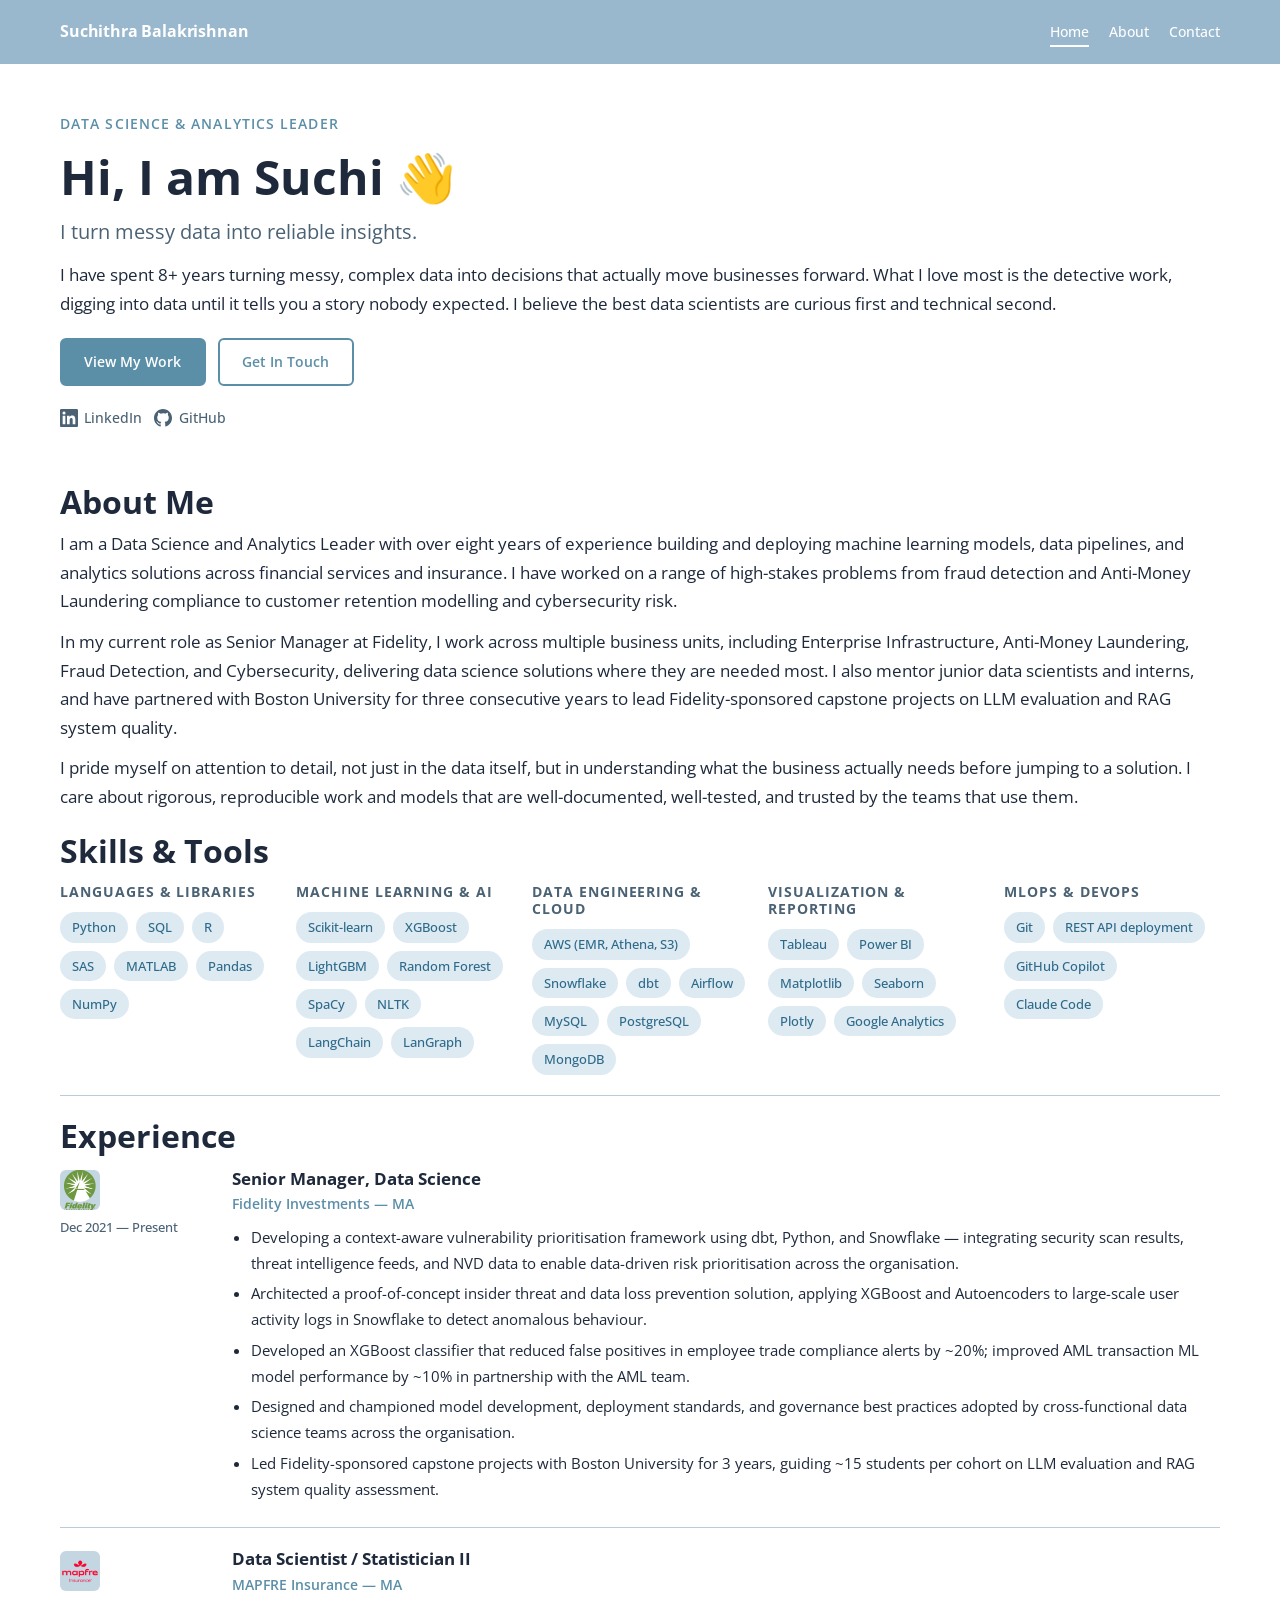
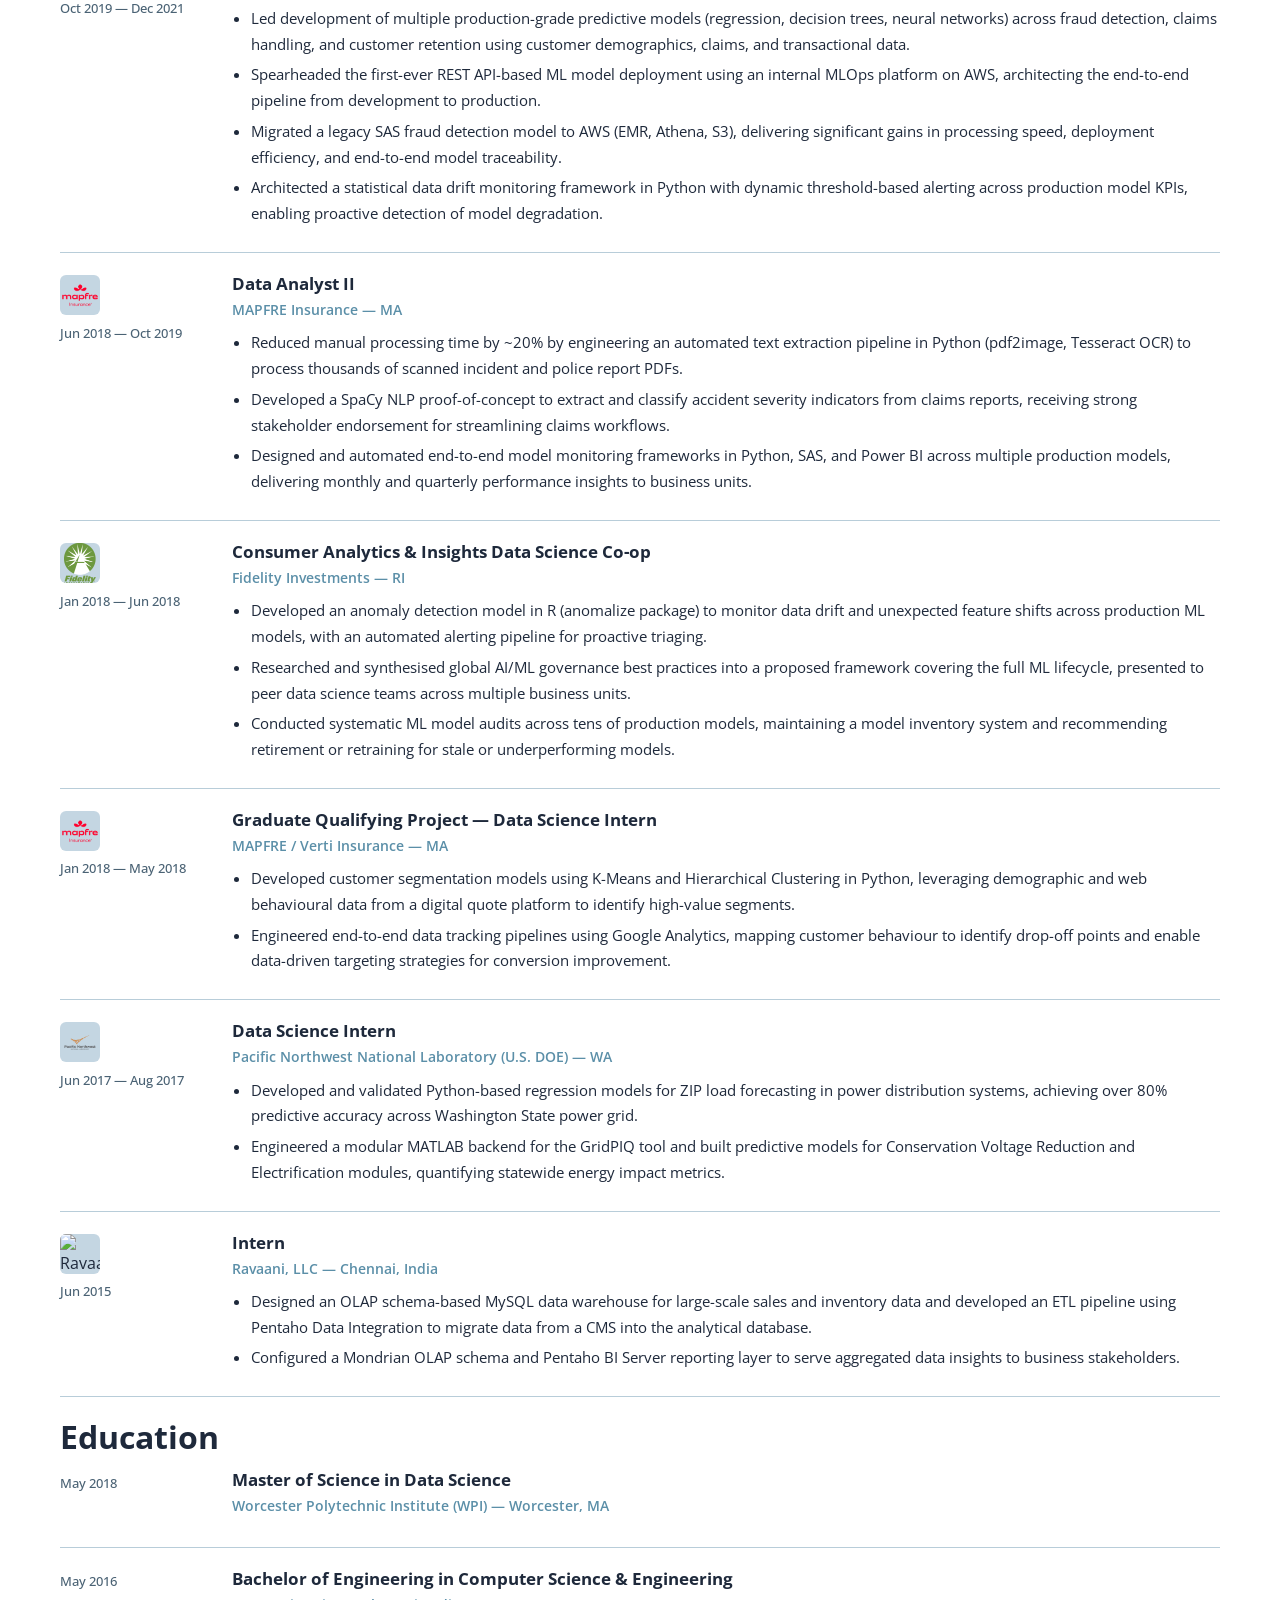
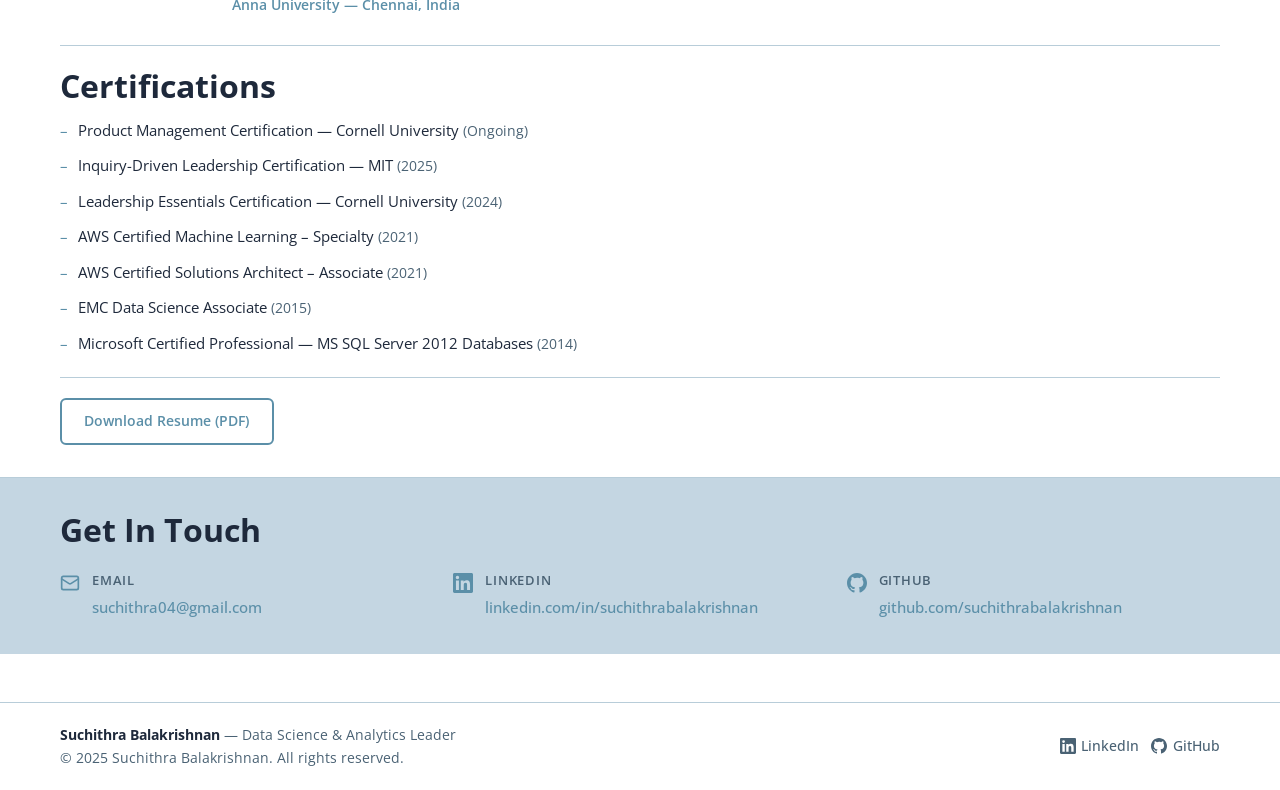
==== index.html @ dc15d406 "Add local company logos to experience section" ====
<!DOCTYPE html>
<html lang="en">
<head>
  <meta charset="UTF-8" />
  <meta name="viewport" content="width=device-width, initial-scale=1.0" />
  <title>Suchithra Balakrishnan — Data Science & Analytics Leader</title>
  <meta name="description" content="Data Science and Analytics Leader turning complex data into business decisions." />
  <link rel="preconnect" href="https://fonts.googleapis.com" />
  <link rel="preconnect" href="https://fonts.gstatic.com" crossorigin />
  <link href="https://fonts.googleapis.com/css2?family=Open+Sans:wght@400;500;600;700&display=swap" rel="stylesheet" />
  <link rel="stylesheet" href="css/style.css" />
</head>
<body class="page-body">

  <!-- ===================== NAV ===================== -->
  <nav class="nav" id="main-nav">
    <div class="nav-inner">
      <a href="index.html" class="nav-logo">Suchithra Balakrishnan</a>
      <button class="nav-toggle" aria-label="Toggle navigation" onclick="toggleNav()">
        <span></span><span></span><span></span>
      </button>
      <ul class="nav-links">
        <li><a href="#" class="active">Home</a></li>
        <li><a href="#about">About</a></li>
        <li><a href="#contact">Contact</a></li>
      </ul>
    </div>
  </nav>

  <main>

    <!-- ===================== HERO ===================== -->
    <section class="hero">
      <div class="container">
        <div class="hero-content">
          <p class="hero-eyebrow">Data Science & Analytics Leader</p>
          <h1>Hi, I am Suchi <span class="wave">👋</span></h1>
          <p class="hero-tagline">I turn messy data into reliable insights.</p>
          <p class="hero-intro">
            I have spent 8+ years turning messy, complex data into decisions that actually move businesses forward. What I love most is the detective work, digging into data until it tells you a story nobody expected. I believe the best data scientists are curious first and technical second.
          </p>

          <div class="hero-actions">
            <a href="#experience" class="btn btn-primary">View My Work</a>
            <a href="#contact" class="btn btn-outline">Get In Touch</a>
          </div>

          <div class="hero-social">
            <!-- LinkedIn -->
            <a href="https://linkedin.com/in/suchithrabalakrishnan" target="_blank" rel="noopener noreferrer">
              <svg xmlns="http://www.w3.org/2000/svg" width="18" height="18" viewBox="0 0 24 24" fill="currentColor" aria-hidden="true">
                <path d="M20.447 20.452h-3.554v-5.569c0-1.328-.027-3.037-1.852-3.037-1.853 0-2.136 1.445-2.136 2.939v5.667H9.351V9h3.414v1.561h.046c.477-.9 1.637-1.85 3.37-1.85 3.601 0 4.267 2.37 4.267 5.455v6.286zM5.337 7.433a2.062 2.062 0 0 1-2.063-2.065 2.064 2.064 0 1 1 2.063 2.065zm1.782 13.019H3.555V9h3.564v11.452zM22.225 0H1.771C.792 0 0 .774 0 1.729v20.542C0 23.227.792 24 1.771 24h20.451C23.2 24 24 23.227 24 22.271V1.729C24 .774 23.2 0 22.222 0h.003z"/>
              </svg>
              LinkedIn
            </a>
            <!-- GitHub -->
            <a href="https://github.com/suchithrabalakrishnan" target="_blank" rel="noopener noreferrer">
              <svg xmlns="http://www.w3.org/2000/svg" width="18" height="18" viewBox="0 0 24 24" fill="currentColor" aria-hidden="true">
                <path d="M12 0C5.374 0 0 5.373 0 12c0 5.302 3.438 9.8 8.207 11.387.599.111.793-.261.793-.577v-2.234c-3.338.726-4.033-1.416-4.033-1.416-.546-1.387-1.333-1.756-1.333-1.756-1.089-.745.083-.729.083-.729 1.205.084 1.839 1.237 1.839 1.237 1.07 1.834 2.807 1.304 3.492.997.107-.775.418-1.305.762-1.604-2.665-.305-5.467-1.334-5.467-5.931 0-1.311.469-2.381 1.236-3.221-.124-.303-.535-1.524.117-3.176 0 0 1.008-.322 3.301 1.23A11.509 11.509 0 0 1 12 5.803c1.02.005 2.047.138 3.006.404 2.291-1.552 3.297-1.23 3.297-1.23.653 1.653.242 2.874.118 3.176.77.84 1.235 1.911 1.235 3.221 0 4.609-2.807 5.624-5.479 5.921.43.372.823 1.102.823 2.222v3.293c0 .319.192.694.801.576C20.566 21.797 24 17.3 24 12c0-6.627-5.373-12-12-12z"/>
              </svg>
              GitHub
            </a>
          </div>
        </div>

        <!-- Headshot placeholder — uncomment and update src when ready
        <div class="hero-image">
          <img src="assets/images/headshot.jpg" alt="Suchithra Balakrishnan" width="280" height="280" />
        </div>
        -->
      </div>
    </section>

    <!-- ===================== ABOUT ===================== -->
    <section class="section" id="about">
      <div class="container">

        <h2>About Me</h2>

        <div class="about-bio">
          <p>
            I am a Data Science and Analytics Leader with over eight years of experience building and deploying
            machine learning models, data pipelines, and analytics solutions across financial services and insurance. I have worked on a range of
            high-stakes problems from fraud detection and Anti-Money Laundering compliance to customer
            retention modelling and cybersecurity risk.
          </p>
          <p>
            In my current role as Senior Manager at Fidelity, I work across multiple business units,
            including Enterprise Infrastructure, Anti-Money Laundering, Fraud Detection, and Cybersecurity,
            delivering data science solutions where they are needed most. I also mentor junior data scientists
            and interns, and have partnered with Boston University for three consecutive years to lead
            Fidelity-sponsored capstone projects on LLM evaluation and RAG system quality.
          </p>
          <p>
            I pride myself on attention to detail, not just in the data itself, but in understanding what
            the business actually needs before jumping to a solution. I care about rigorous, reproducible
            work and models that are well-documented, well-tested, and trusted by the teams that use them.
          </p>
        </div>

        <!-- Skills -->
        <h2>Skills &amp; Tools</h2>
        <div class="skills-grid">

          <div class="skills-group">
            <h3>Languages &amp; Libraries</h3>
            <div class="tag-list">
              <span class="tag">Python</span>
              <span class="tag">SQL</span>
              <span class="tag">R</span>
              <span class="tag">SAS</span>
              <span class="tag">MATLAB</span>
              <span class="tag">Pandas</span>
              <span class="tag">NumPy</span>
            </div>
          </div>

          <div class="skills-group">
            <h3>Machine Learning &amp; AI</h3>
            <div class="tag-list">
              <span class="tag">Scikit-learn</span>
              <span class="tag">XGBoost</span>
              <span class="tag">LightGBM</span>
              <span class="tag">Random Forest</span>
              <span class="tag">SpaCy</span>
              <span class="tag">NLTK</span>
              <span class="tag">LangChain</span>
              <span class="tag">LanGraph</span>
            </div>
          </div>

          <div class="skills-group">
            <h3>Data Engineering &amp; Cloud</h3>
            <div class="tag-list">
              <span class="tag">AWS (EMR, Athena, S3)</span>
              <span class="tag">Snowflake</span>
              <span class="tag">dbt</span>
              <span class="tag">Airflow</span>
              <span class="tag">MySQL</span>
              <span class="tag">PostgreSQL</span>
              <span class="tag">MongoDB</span>
            </div>
          </div>

          <div class="skills-group">
            <h3>Visualization &amp; Reporting</h3>
            <div class="tag-list">
              <span class="tag">Tableau</span>
              <span class="tag">Power BI</span>
              <span class="tag">Matplotlib</span>
              <span class="tag">Seaborn</span>
              <span class="tag">Plotly</span>
              <span class="tag">Google Analytics</span>
            </div>
          </div>

          <div class="skills-group">
            <h3>MLOps &amp; DevOps</h3>
            <div class="tag-list">
              <span class="tag">Git</span>
              <span class="tag">REST API deployment</span>
              <span class="tag">GitHub Copilot</span>
              <span class="tag">Claude Code</span>
            </div>
          </div>

        </div>

        <hr class="divider" />

        <!-- Experience -->
        <h2 id="experience">Experience</h2>
        <div class="experience-list">

          <!-- Fidelity — Senior Manager -->
          <div class="experience-item">
            <div class="experience-meta">
              <img class="company-logo" src="assets/images/logos/fidelity.png" alt="Fidelity Investments" width="40" height="40" />
              <p class="experience-dates">Dec 2021 — Present</p>
            </div>
            <div class="experience-body">
              <h3>Senior Manager, Data Science</h3>
              <p class="company-name"><a href="https://www.fidelity.com" target="_blank" rel="noopener noreferrer">Fidelity Investments</a> &mdash; MA</p>
              <ul>
                <li>Developing a context-aware vulnerability prioritisation framework using dbt, Python, and Snowflake — integrating security scan results, threat intelligence feeds, and NVD data to enable data-driven risk prioritisation across the organisation.</li>
                <li>Architected a proof-of-concept insider threat and data loss prevention solution, applying XGBoost and Autoencoders to large-scale user activity logs in Snowflake to detect anomalous behaviour.</li>
                <li>Developed an XGBoost classifier that reduced false positives in employee trade compliance alerts by ~20%; improved AML transaction ML model performance by ~10% in partnership with the AML team.</li>
                <li>Designed and championed model development, deployment standards, and governance best practices adopted by cross-functional data science teams across the organisation.</li>
                <li>Led Fidelity-sponsored capstone projects with Boston University for 3 years, guiding ~15 students per cohort on LLM evaluation and RAG system quality assessment.</li>
              </ul>
            </div>
          </div>

          <!-- MAPFRE — Data Scientist II -->
          <div class="experience-item">
            <div class="experience-meta">
              <img class="company-logo" src="assets/images/logos/mapfre.png" alt="MAPFRE Insurance" width="40" height="40" />
              <p class="experience-dates">Oct 2019 — Dec 2021</p>
            </div>
            <div class="experience-body">
              <h3>Data Scientist / Statistician II</h3>
              <p class="company-name"><a href="https://www.mapfreinsurance.com" target="_blank" rel="noopener noreferrer">MAPFRE Insurance</a> &mdash; MA</p>
              <ul>
                <li>Led development of multiple production-grade predictive models (regression, decision trees, neural networks) across fraud detection, claims handling, and customer retention using customer demographics, claims, and transactional data.</li>
                <li>Spearheaded the first-ever REST API-based ML model deployment using an internal MLOps platform on AWS, architecting the end-to-end pipeline from development to production.</li>
                <li>Migrated a legacy SAS fraud detection model to AWS (EMR, Athena, S3), delivering significant gains in processing speed, deployment efficiency, and end-to-end model traceability.</li>
                <li>Architected a statistical data drift monitoring framework in Python with dynamic threshold-based alerting across production model KPIs, enabling proactive detection of model degradation.</li>
              </ul>
            </div>
          </div>

          <!-- MAPFRE — Data Analyst II -->
          <div class="experience-item">
            <div class="experience-meta">
              <img class="company-logo" src="assets/images/logos/mapfre.png" alt="MAPFRE Insurance" width="40" height="40" />
              <p class="experience-dates">Jun 2018 — Oct 2019</p>
            </div>
            <div class="experience-body">
              <h3>Data Analyst II</h3>
              <p class="company-name"><a href="https://www.mapfreinsurance.com" target="_blank" rel="noopener noreferrer">MAPFRE Insurance</a> &mdash; MA</p>
              <ul>
                <li>Reduced manual processing time by ~20% by engineering an automated text extraction pipeline in Python (pdf2image, Tesseract OCR) to process thousands of scanned incident and police report PDFs.</li>
                <li>Developed a SpaCy NLP proof-of-concept to extract and classify accident severity indicators from claims reports, receiving strong stakeholder endorsement for streamlining claims workflows.</li>
                <li>Designed and automated end-to-end model monitoring frameworks in Python, SAS, and Power BI across multiple production models, delivering monthly and quarterly performance insights to business units.</li>
              </ul>
            </div>
          </div>

          <!-- Fidelity — Co-op -->
          <div class="experience-item">
            <div class="experience-meta">
              <img class="company-logo" src="assets/images/logos/fidelity.png" alt="Fidelity Investments" width="40" height="40" />
              <p class="experience-dates">Jan 2018 — Jun 2018</p>
            </div>
            <div class="experience-body">
              <h3>Consumer Analytics &amp; Insights Data Science Co-op</h3>
              <p class="company-name"><a href="https://www.fidelity.com" target="_blank" rel="noopener noreferrer">Fidelity Investments</a> &mdash; RI</p>
              <ul>
                <li>Developed an anomaly detection model in R (anomalize package) to monitor data drift and unexpected feature shifts across production ML models, with an automated alerting pipeline for proactive triaging.</li>
                <li>Researched and synthesised global AI/ML governance best practices into a proposed framework covering the full ML lifecycle, presented to peer data science teams across multiple business units.</li>
                <li>Conducted systematic ML model audits across tens of production models, maintaining a model inventory system and recommending retirement or retraining for stale or underperforming models.</li>
              </ul>
            </div>
          </div>

          <!-- MAPFRE/Verti — GQP Intern -->
          <div class="experience-item">
            <div class="experience-meta">
              <img class="company-logo" src="assets/images/logos/mapfre.png" alt="MAPFRE" width="40" height="40" />
              <p class="experience-dates">Jan 2018 — May 2018</p>
            </div>
            <div class="experience-body">
              <h3>Graduate Qualifying Project — Data Science Intern</h3>
              <p class="company-name"><a href="https://www.mapfre.com" target="_blank" rel="noopener noreferrer">MAPFRE</a> / <a href="https://coverager.com/verti-insurance-no-longer-offers-car-insurance-in-the-us/" target="_blank" rel="noopener noreferrer">Verti Insurance</a> &mdash; MA</p>
              <ul>
                <li>Developed customer segmentation models using K-Means and Hierarchical Clustering in Python, leveraging demographic and web behavioural data from a digital quote platform to identify high-value segments.</li>
                <li>Engineered end-to-end data tracking pipelines using Google Analytics, mapping customer behaviour to identify drop-off points and enable data-driven targeting strategies for conversion improvement.</li>
              </ul>
            </div>
          </div>

          <!-- PNNL — Intern -->
          <div class="experience-item">
            <div class="experience-meta">
              <img class="company-logo" src="assets/images/logos/pnnl.png" alt="Pacific Northwest National Laboratory" width="40" height="40" />
              <p class="experience-dates">Jun 2017 — Aug 2017</p>
            </div>
            <div class="experience-body">
              <h3>Data Science Intern</h3>
              <p class="company-name"><a href="https://www.pnnl.gov" target="_blank" rel="noopener noreferrer">Pacific Northwest National Laboratory (U.S. DOE)</a> &mdash; WA</p>
              <ul>
                <li>Developed and validated Python-based regression models for ZIP load forecasting in power distribution systems, achieving over 80% predictive accuracy across Washington State power grid.</li>
                <li>Engineered a modular MATLAB backend for the GridPIQ tool and built predictive models for Conservation Voltage Reduction and Electrification modules, quantifying statewide energy impact metrics.</li>
              </ul>
            </div>
          </div>

          <!-- Ravaani -->
          <div class="experience-item">
            <div class="experience-meta">
              <img class="company-logo" src="https://www.google.com/s2/favicons?domain=ravaani.com&sz=128" alt="Ravaani LLC" width="40" height="40" />
              <p class="experience-dates">Jun 2015</p>
            </div>
            <div class="experience-body">
              <h3>Intern</h3>
              <p class="company-name"><a href="https://ravaani.com/" target="_blank" rel="noopener noreferrer">Ravaani, LLC</a> &mdash; Chennai, India</p>
              <ul>
                <li>Designed an OLAP schema-based MySQL data warehouse for large-scale sales and inventory data and developed an ETL pipeline using Pentaho Data Integration to migrate data from a CMS into the analytical database.</li>
                <li>Configured a Mondrian OLAP schema and Pentaho BI Server reporting layer to serve aggregated data insights to business stakeholders.</li>
              </ul>
            </div>
          </div>

        </div>

        <hr class="divider" />

        <!-- Education -->
        <h2>Education</h2>
        <div class="experience-list">

          <div class="experience-item">
            <div class="experience-meta">
              <p class="experience-dates">May 2018</p>
            </div>
            <div class="experience-body">
              <h3>Master of Science in Data Science</h3>
              <p class="company-name">Worcester Polytechnic Institute (WPI) &mdash; Worcester, MA</p>
            </div>
          </div>

          <div class="experience-item">
            <div class="experience-meta">
              <p class="experience-dates">May 2016</p>
            </div>
            <div class="experience-body">
              <h3>Bachelor of Engineering in Computer Science &amp; Engineering</h3>
              <p class="company-name">Anna University &mdash; Chennai, India</p>
            </div>
          </div>

        </div>

        <hr class="divider" />

        <!-- Certifications -->
        <h2>Certifications</h2>
        <ul class="cert-list">
          <li>Product Management Certification &mdash; Cornell University <span class="cert-year">(Ongoing)</span></li>
          <li>Inquiry-Driven Leadership Certification &mdash; MIT <span class="cert-year">(2025)</span></li>
          <li>Leadership Essentials Certification &mdash; Cornell University <span class="cert-year">(2024)</span></li>
          <li>AWS Certified Machine Learning &ndash; Specialty <span class="cert-year">(2021)</span></li>
          <li>AWS Certified Solutions Architect &ndash; Associate <span class="cert-year">(2021)</span></li>
          <li>EMC Data Science Associate <span class="cert-year">(2015)</span></li>
          <li>Microsoft Certified Professional &mdash; MS SQL Server 2012 Databases <span class="cert-year">(2014)</span></li>
        </ul>

        <!-- Resume -->
        <div class="resume-link">
          <a href="resume/SUCHITHRA_2026_G.pdf" class="btn btn-outline" target="_blank" rel="noopener noreferrer">
            Download Resume (PDF)
          </a>
        </div>

      </div>
    </section>

    <!-- ===================== CONTACT ===================== -->
    <section class="contact-section" id="contact">
      <div class="container">
        <div class="section-heading">
          <h2>Get In Touch</h2>
        </div>

        <div class="contact-grid">
          <!-- Email -->
          <div class="contact-item">
            <svg xmlns="http://www.w3.org/2000/svg" width="20" height="20" viewBox="0 0 24 24" fill="none" stroke="currentColor" stroke-width="2" stroke-linecap="round" stroke-linejoin="round" aria-hidden="true">
              <rect width="20" height="16" x="2" y="4" rx="2"/><path d="m22 7-8.97 5.7a1.94 1.94 0 0 1-2.06 0L2 7"/>
            </svg>
            <div>
              <p class="contact-item-label">Email</p>
              <a href="mailto:suchithra04@gmail.com">suchithra04@gmail.com</a>
            </div>
          </div>

          <!-- LinkedIn -->
          <div class="contact-item">
            <svg xmlns="http://www.w3.org/2000/svg" width="20" height="20" viewBox="0 0 24 24" fill="currentColor" aria-hidden="true">
              <path d="M20.447 20.452h-3.554v-5.569c0-1.328-.027-3.037-1.852-3.037-1.853 0-2.136 1.445-2.136 2.939v5.667H9.351V9h3.414v1.561h.046c.477-.9 1.637-1.85 3.37-1.85 3.601 0 4.267 2.37 4.267 5.455v6.286zM5.337 7.433a2.062 2.062 0 0 1-2.063-2.065 2.064 2.064 0 1 1 2.063 2.065zm1.782 13.019H3.555V9h3.564v11.452zM22.225 0H1.771C.792 0 0 .774 0 1.729v20.542C0 23.227.792 24 1.771 24h20.451C23.2 24 24 23.227 24 22.271V1.729C24 .774 23.2 0 22.222 0h.003z"/>
            </svg>
            <div>
              <p class="contact-item-label">LinkedIn</p>
              <a href="https://linkedin.com/in/suchithrabalakrishnan" target="_blank" rel="noopener noreferrer">linkedin.com/in/suchithrabalakrishnan</a>
            </div>
          </div>

          <!-- GitHub -->
          <div class="contact-item">
            <svg xmlns="http://www.w3.org/2000/svg" width="20" height="20" viewBox="0 0 24 24" fill="currentColor" aria-hidden="true">
              <path d="M12 0C5.374 0 0 5.373 0 12c0 5.302 3.438 9.8 8.207 11.387.599.111.793-.261.793-.577v-2.234c-3.338.726-4.033-1.416-4.033-1.416-.546-1.387-1.333-1.756-1.333-1.756-1.089-.745.083-.729.083-.729 1.205.084 1.839 1.237 1.839 1.237 1.07 1.834 2.807 1.304 3.492.997.107-.775.418-1.305.762-1.604-2.665-.305-5.467-1.334-5.467-5.931 0-1.311.469-2.381 1.236-3.221-.124-.303-.535-1.524.117-3.176 0 0 1.008-.322 3.301 1.23A11.509 11.509 0 0 1 12 5.803c1.02.005 2.047.138 3.006.404 2.291-1.552 3.297-1.23 3.297-1.23.653 1.653.242 2.874.118 3.176.77.84 1.235 1.911 1.235 3.221 0 4.609-2.807 5.624-5.479 5.921.43.372.823 1.102.823 2.222v3.293c0 .319.192.694.801.576C20.566 21.797 24 17.3 24 12c0-6.627-5.373-12-12-12z"/>
            </svg>
            <div>
              <p class="contact-item-label">GitHub</p>
              <a href="https://github.com/suchithrabalakrishnan" target="_blank" rel="noopener noreferrer">github.com/suchithrabalakrishnan</a>
            </div>
          </div>
        </div>
      </div>
    </section>

  </main>

  <!-- ===================== FOOTER ===================== -->
  <footer class="footer">
    <div class="footer-inner">
      <div class="footer-left">
        <strong>Suchithra Balakrishnan</strong> &mdash; Data Science &amp; Analytics Leader<br />
        &copy; 2025 Suchithra Balakrishnan. All rights reserved.
      </div>
      <div class="footer-right">
        <a href="https://linkedin.com/in/suchithrabalakrishnan" target="_blank" rel="noopener noreferrer">
          <svg xmlns="http://www.w3.org/2000/svg" width="16" height="16" viewBox="0 0 24 24" fill="currentColor" aria-hidden="true">
            <path d="M20.447 20.452h-3.554v-5.569c0-1.328-.027-3.037-1.852-3.037-1.853 0-2.136 1.445-2.136 2.939v5.667H9.351V9h3.414v1.561h.046c.477-.9 1.637-1.85 3.37-1.85 3.601 0 4.267 2.37 4.267 5.455v6.286zM5.337 7.433a2.062 2.062 0 0 1-2.063-2.065 2.064 2.064 0 1 1 2.063 2.065zm1.782 13.019H3.555V9h3.564v11.452zM22.225 0H1.771C.792 0 0 .774 0 1.729v20.542C0 23.227.792 24 1.771 24h20.451C23.2 24 24 23.227 24 22.271V1.729C24 .774 23.2 0 22.222 0h.003z"/>
          </svg>
          LinkedIn
        </a>
        <a href="https://github.com/suchithrabalakrishnan" target="_blank" rel="noopener noreferrer">
          <svg xmlns="http://www.w3.org/2000/svg" width="16" height="16" viewBox="0 0 24 24" fill="currentColor" aria-hidden="true">
            <path d="M12 0C5.374 0 0 5.373 0 12c0 5.302 3.438 9.8 8.207 11.387.599.111.793-.261.793-.577v-2.234c-3.338.726-4.033-1.416-4.033-1.416-.546-1.387-1.333-1.756-1.333-1.756-1.089-.745.083-.729.083-.729 1.205.084 1.839 1.237 1.839 1.237 1.07 1.834 2.807 1.304 3.492.997.107-.775.418-1.305.762-1.604-2.665-.305-5.467-1.334-5.467-5.931 0-1.311.469-2.381 1.236-3.221-.124-.303-.535-1.524.117-3.176 0 0 1.008-.322 3.301 1.23A11.509 11.509 0 0 1 12 5.803c1.02.005 2.047.138 3.006.404 2.291-1.552 3.297-1.23 3.297-1.23.653 1.653.242 2.874.118 3.176.77.84 1.235 1.911 1.235 3.221 0 4.609-2.807 5.624-5.479 5.921.43.372.823 1.102.823 2.222v3.293c0 .319.192.694.801.576C20.566 21.797 24 17.3 24 12c0-6.627-5.373-12-12-12z"/>
          </svg>
          GitHub
        </a>
      </div>
    </div>
  </footer>

  <script>
    function toggleNav() {
      document.getElementById('main-nav').classList.toggle('nav-open');
    }
  </script>
</body>
</html>
---- css/style.css ----
/* ============================================================
   style.css — Suchithra Balakrishnan Personal Portfolio
   Single shared stylesheet for all pages
   ============================================================ */

/* ============================================================
   1. CSS Custom Properties
   ============================================================ */
:root {
  --color-bg:         #ffffff;
  --color-bg-alt:     #c4d6e2;
  --color-text:       #1e293b;
  --color-text-muted: #4a6274;
  --color-accent:     #5b8fa8;
  --color-accent-dark:#4a7a92;
  --color-border:     #b8cdd9;
  --color-tag-bg:     #ddeaf2;
  --color-tag-text:   #2d6a8a;

  --font-family: 'Open Sans', sans-serif;

  --nav-height: 64px;
  --max-width:  1200px;
  --radius:     6px;

  --spacing-xs: 0.4rem;
  --spacing-sm: 0.75rem;
  --spacing-md: 1.25rem;
  --spacing-lg: 2rem;
  --spacing-xl: 3rem;
}

/* ============================================================
   2. Reset & Base
   ============================================================ */
*, *::before, *::after {
  box-sizing: border-box;
  margin: 0;
  padding: 0;
}

html {
  scroll-behavior: smooth;
}

body {
  font-family: var(--font-family);
  font-size: 16px;
  line-height: 1.7;
  color: var(--color-text);
  background-color: var(--color-bg);
}

img {
  max-width: 100%;
  display: block;
}

a {
  color: var(--color-accent);
  text-decoration: none;
}

a:hover {
  color: var(--color-accent-dark);
  text-decoration: underline;
}

ul {
  list-style: none;
}

/* ============================================================
   3. Typography Scale
   ============================================================ */
h1, h2, h3, h4 {
  font-weight: 700;
  line-height: 1.25;
  color: var(--color-text);
}

h1 { font-size: clamp(2rem, 5vw, 3rem); }
h2 { font-size: clamp(1.5rem, 3vw, 2rem); margin-bottom: 0.5rem; }
h3 { font-size: 1.25rem; margin-bottom: 0.35rem; }

p { margin-bottom: 0.75rem; }
p:last-child { margin-bottom: 0; }

.text-muted {
  color: var(--color-text-muted);
}

/* ============================================================
   4. Layout Utilities
   ============================================================ */
.container {
  max-width: var(--max-width);
  margin: 0 auto;
  padding: 0 var(--spacing-md);
}

.section {
  padding: var(--spacing-md) 0 var(--spacing-lg);
}

.section-heading {
  margin-bottom: var(--spacing-md);
}

.section-heading h2 {
  margin-bottom: 0.25rem;
}

/* ============================================================
   5. Navigation
   ============================================================ */
.nav {
  position: fixed;
  top: 0;
  left: 0;
  right: 0;
  height: var(--nav-height);
  background: #99b8cd;
  border-bottom: none;
  z-index: 100;
}

.nav-inner {
  max-width: var(--max-width);
  margin: 0 auto;
  padding: 0 var(--spacing-md);
  height: 100%;
  display: flex;
  align-items: center;
  justify-content: space-between;
}

.nav-logo {
  font-weight: 700;
  font-size: 1rem;
  color: #ffffff;
  text-decoration: none;
  letter-spacing: -0.01em;
}

.nav-logo:hover {
  color: #ffffff;
  text-decoration: none;
  opacity: 0.85;
}

.nav-links {
  display: flex;
  gap: var(--spacing-md);
  align-items: center;
}

.nav-links a {
  font-size: 0.9rem;
  font-weight: 500;
  color: #ffffff;
  text-decoration: none;
  padding: 0.25rem 0;
  border-bottom: 2px solid transparent;
  transition: color 0.15s, border-color 0.15s, opacity 0.15s;
}

.nav-links a:hover {
  color: #ffffff;
  opacity: 0.75;
  text-decoration: none;
}

.nav-links a.active {
  color: #ffffff;
  border-bottom-color: #ffffff;
}

.nav-links .nav-disabled {
  font-size: 0.9rem;
  font-weight: 500;
  color: var(--color-border);
  cursor: default;
  padding: 0.25rem 0;
  border-bottom: 2px solid transparent;
}

/* Hamburger */
.nav-toggle {
  display: none;
  flex-direction: column;
  gap: 5px;
  cursor: pointer;
  background: none;
  border: none;
  padding: 4px;
}

.nav-toggle span {
  display: block;
  width: 22px;
  height: 2px;
  background: #ffffff;
  border-radius: 2px;
  transition: transform 0.2s, opacity 0.2s;
}

/* Page offset for fixed nav */
.page-body {
  padding-top: var(--nav-height);
}

/* ============================================================
   6. Buttons
   ============================================================ */
.btn {
  display: inline-block;
  padding: 0.6rem 1.4rem;
  border-radius: var(--radius);
  font-size: 0.9rem;
  font-weight: 600;
  cursor: pointer;
  text-decoration: none;
  transition: background 0.15s, color 0.15s, border-color 0.15s;
  border: 2px solid transparent;
}

.btn-primary {
  background: var(--color-accent);
  color: #fff;
  border-color: var(--color-accent);
}

.btn-primary:hover {
  background: var(--color-accent-dark);
  border-color: var(--color-accent-dark);
  color: #fff;
  text-decoration: none;
}

.btn-outline {
  background: transparent;
  color: var(--color-accent);
  border-color: var(--color-accent);
}

.btn-outline:hover {
  background: var(--color-accent);
  color: #fff;
  text-decoration: none;
}

/* ============================================================
   7. Hero Section (index.html)
   ============================================================ */
.hero {
  padding: var(--spacing-xl) 0 var(--spacing-lg);
}

.hero-content {
  max-width: 1200px;
}

.wave {
  display: inline-block;
  animation: wave 2.5s ease-in-out infinite;
  transform-origin: 70% 70%;
}

@keyframes wave {
  0%   { transform: rotate(0deg); }
  10%  { transform: rotate(14deg); }
  20%  { transform: rotate(-8deg); }
  30%  { transform: rotate(14deg); }
  40%  { transform: rotate(-4deg); }
  50%  { transform: rotate(10deg); }
  60%  { transform: rotate(0deg); }
  100% { transform: rotate(0deg); }
}

.hero-eyebrow {
  font-size: 0.85rem;
  font-weight: 600;
  text-transform: uppercase;
  letter-spacing: 0.08em;
  color: var(--color-accent);
  margin-bottom: 0.75rem;
}

.hero h1 {
  margin-bottom: 0.5rem;
}

.hero-tagline {
  font-size: 1.25rem;
  color: var(--color-text-muted);
  font-weight: 400;
  margin-bottom: var(--spacing-sm);
}

.hero-intro {
  font-size: 1.05rem;
  color: var(--color-text);
  margin-bottom: var(--spacing-md);
}

.hero-actions {
  display: flex;
  gap: var(--spacing-sm);
  flex-wrap: wrap;
  margin-bottom: var(--spacing-md);
}

.hero-social {
  display: flex;
  gap: var(--spacing-sm);
  align-items: center;
}

.hero-social a {
  display: flex;
  align-items: center;
  gap: 0.4rem;
  font-size: 0.9rem;
  color: var(--color-text-muted);
  text-decoration: none;
  font-weight: 500;
}

.hero-social a:hover {
  color: var(--color-accent);
  text-decoration: none;
}

.hero-social svg {
  flex-shrink: 0;
}

/* ============================================================
   8. Contact Section (index.html)
   ============================================================ */
.contact-section {
  background: var(--color-bg-alt);
  padding: var(--spacing-lg) 0;
  border-top: 1px solid var(--color-border);
}

.contact-grid {
  display: grid;
  grid-template-columns: repeat(auto-fit, minmax(200px, 1fr));
  gap: var(--spacing-md);
  margin-top: var(--spacing-md);
}

.contact-item {
  display: flex;
  align-items: flex-start;
  gap: 0.75rem;
}

.contact-item svg {
  margin-top: 3px;
  flex-shrink: 0;
  color: var(--color-accent);
}

.contact-item-label {
  font-size: 0.8rem;
  font-weight: 600;
  text-transform: uppercase;
  letter-spacing: 0.06em;
  color: var(--color-text-muted);
  margin-bottom: 0.15rem;
}

.contact-item a {
  font-size: 0.95rem;
  font-weight: 500;
}

/* ============================================================
   9. About Page
   ============================================================ */
.about-bio {
  margin-bottom: var(--spacing-md);
}

.about-bio p {
  font-size: 1.05rem;
  color: var(--color-text);
}

/* Skills */
.skills-grid {
  display: grid;
  grid-template-columns: repeat(auto-fit, minmax(200px, 1fr));
  gap: var(--spacing-md);
  margin-top: var(--spacing-sm);
}

.skills-group h3 {
  font-size: 0.85rem;
  font-weight: 700;
  text-transform: uppercase;
  letter-spacing: 0.07em;
  color: var(--color-text-muted);
  margin-bottom: 0.75rem;
}

.tag-list {
  display: flex;
  flex-wrap: wrap;
  gap: 0.5rem;
}

.tag {
  display: inline-block;
  padding: 0.25rem 0.75rem;
  background: var(--color-tag-bg);
  color: var(--color-tag-text);
  border-radius: 999px;
  font-size: 0.82rem;
  font-weight: 500;
}

/* Experience Timeline */
.experience-list {
  display: flex;
  flex-direction: column;
  gap: var(--spacing-md);
  margin-top: var(--spacing-sm);
}

.experience-item {
  display: grid;
  grid-template-columns: 160px 1fr;
  gap: var(--spacing-sm);
  padding-bottom: var(--spacing-md);
  border-bottom: 1px solid var(--color-border);
}

.experience-item:last-child {
  border-bottom: none;
  padding-bottom: 0;
}

.experience-meta {
  padding-top: 0.15rem;
}

.company-logo {
  display: block;
  width: 40px;
  height: 40px;
  object-fit: contain;
  border-radius: 6px;
  margin-bottom: 0.4rem;
  background: var(--color-bg-alt);
}

.experience-dates {
  font-size: 0.82rem;
  color: var(--color-text-muted);
  font-weight: 500;
  white-space: nowrap;
}

.experience-company {
  font-size: 0.82rem;
  color: var(--color-text-muted);
  margin-top: 0.1rem;
}

.experience-body h3 {
  font-size: 1.05rem;
  margin-bottom: 0.25rem;
}

.experience-body .company-name {
  font-size: 0.9rem;
  font-weight: 600;
  color: var(--color-accent);
  margin-bottom: 0.5rem;
}

.experience-body ul {
  list-style: disc;
  padding-left: 1.2rem;
  color: var(--color-text);
}

.experience-body ul li {
  font-size: 0.95rem;
  margin-bottom: 0.3rem;
}

/* Certifications list */
.cert-list {
  list-style: none;
  display: flex;
  flex-direction: column;
  gap: 0.6rem;
  margin-top: var(--spacing-sm);
}

.cert-list li {
  font-size: 0.95rem;
  color: var(--color-text);
  padding-left: 1.1rem;
  position: relative;
}

.cert-list li::before {
  content: "–";
  position: absolute;
  left: 0;
  color: var(--color-accent);
}

.cert-year {
  color: var(--color-text-muted);
  font-size: 0.85rem;
}

.resume-link {
  margin-top: var(--spacing-md);
  padding-top: var(--spacing-md);
  border-top: 1px solid var(--color-border);
}

/* ============================================================
   10. Portfolio Page
   ============================================================ */
.portfolio-intro {
  margin-bottom: var(--spacing-lg);
  color: var(--color-text-muted);
  font-size: 1.05rem;
}

.cards-grid {
  display: grid;
  grid-template-columns: repeat(auto-fill, minmax(280px, 1fr));
  gap: var(--spacing-md);
}

.card {
  background: var(--color-bg);
  border: 1px solid var(--color-border);
  border-radius: var(--radius);
  padding: var(--spacing-md);
  display: flex;
  flex-direction: column;
  transition: box-shadow 0.15s;
}

.card:hover {
  box-shadow: 0 4px 16px rgba(59, 130, 246, 0.08);
}

.card h3 {
  font-size: 1.05rem;
  margin-bottom: 0.5rem;
}

.card-description {
  font-size: 0.92rem;
  color: var(--color-text-muted);
  flex: 1;
  margin-bottom: var(--spacing-sm);
}

.card-tags {
  display: flex;
  flex-wrap: wrap;
  gap: 0.4rem;
  margin-bottom: var(--spacing-sm);
}

.card-links {
  display: flex;
  gap: 0.75rem;
  flex-wrap: wrap;
}

.card-links a {
  font-size: 0.85rem;
  font-weight: 600;
}

.coming-soon-note {
  margin-top: var(--spacing-md);
  font-size: 0.9rem;
  color: var(--color-text-muted);
  font-style: italic;
}

/* ============================================================
   11. Blog Page
   ============================================================ */
.blog-intro {
  margin-bottom: var(--spacing-lg);
  color: var(--color-text-muted);
  font-size: 1.05rem;
}

.post-list {
  display: flex;
  flex-direction: column;
  gap: 0;
}

.post-item {
  padding: var(--spacing-md) 0;
  border-bottom: 1px solid var(--color-border);
}

.post-item:first-child {
  border-top: 1px solid var(--color-border);
}

.post-date {
  font-size: 0.82rem;
  color: var(--color-text-muted);
  font-weight: 500;
  margin-bottom: 0.3rem;
}

.post-title {
  font-size: 1.1rem;
  font-weight: 700;
  color: var(--color-text);
  text-decoration: none;
  display: inline-block;
  margin-bottom: 0.4rem;
}

.post-title:hover {
  color: var(--color-accent);
  text-decoration: none;
}

.post-excerpt {
  font-size: 0.93rem;
  color: var(--color-text-muted);
  margin-bottom: 0.6rem;
}

.post-read-more {
  font-size: 0.85rem;
  font-weight: 600;
}

/* ============================================================
   12. Page Hero (inner pages)
   ============================================================ */
.page-hero {
  padding: var(--spacing-lg) 0 var(--spacing-xs);
  border-bottom: 1px solid var(--color-border);
  margin-bottom: var(--spacing-xs);
}

.page-hero h1 {
  font-size: clamp(1.75rem, 4vw, 2.5rem);
  margin-bottom: 0.5rem;
}

.page-hero p {
  font-size: 1.05rem;
  color: var(--color-text-muted);
  max-width: 540px;
}

/* ============================================================
   13. Footer
   ============================================================ */
.footer {
  border-top: 1px solid var(--color-border);
  padding: var(--spacing-md) 0;
  margin-top: var(--spacing-xl);
}

.footer-inner {
  max-width: var(--max-width);
  margin: 0 auto;
  padding: 0 var(--spacing-md);
  display: flex;
  align-items: center;
  justify-content: space-between;
  flex-wrap: wrap;
  gap: var(--spacing-sm);
}

.footer-left {
  font-size: 0.875rem;
  color: var(--color-text-muted);
}

.footer-left strong {
  color: var(--color-text);
}

.footer-right {
  display: flex;
  gap: var(--spacing-sm);
}

.footer-right a {
  display: flex;
  align-items: center;
  gap: 0.35rem;
  font-size: 0.875rem;
  color: var(--color-text-muted);
  font-weight: 500;
  text-decoration: none;
}

.footer-right a:hover {
  color: var(--color-accent);
  text-decoration: none;
}

/* ============================================================
   14. Divider
   ============================================================ */
.divider {
  border: none;
  border-top: 1px solid var(--color-border);
  margin: var(--spacing-md) 0;
}

/* ============================================================
   15. Responsive — Mobile
   ============================================================ */
@media (max-width: 768px) {
  :root {
    --spacing-lg: 1.5rem;
    --spacing-xl: 2.5rem;
  }

  /* Nav mobile */
  .nav-toggle {
    display: flex;
  }

  .nav-links {
    display: none;
    position: absolute;
    top: var(--nav-height);
    left: 0;
    right: 0;
    background: #99b8cd;
    border-bottom: none;
    flex-direction: column;
    align-items: flex-start;
    padding: var(--spacing-sm) var(--spacing-md);
    gap: var(--spacing-sm);
  }

  .nav-links a {
    font-size: 1rem;
    padding: 0.25rem 0;
  }

  .nav.nav-open .nav-links {
    display: flex;
  }

  /* Hero */
  .hero {
    padding: var(--spacing-lg) 0;
  }

  .hero-actions {
    flex-direction: column;
    align-items: flex-start;
  }

  /* Experience layout */
  .experience-item {
    grid-template-columns: 1fr;
    gap: 0.25rem;
  }

  .experience-dates {
    font-size: 0.8rem;
  }

  /* Cards */
  .cards-grid {
    grid-template-columns: 1fr;
  }

  /* Contact grid */
  .contact-grid {
    grid-template-columns: 1fr;
  }

  /* Footer */
  .footer-inner {
    flex-direction: column;
    align-items: flex-start;
  }
}
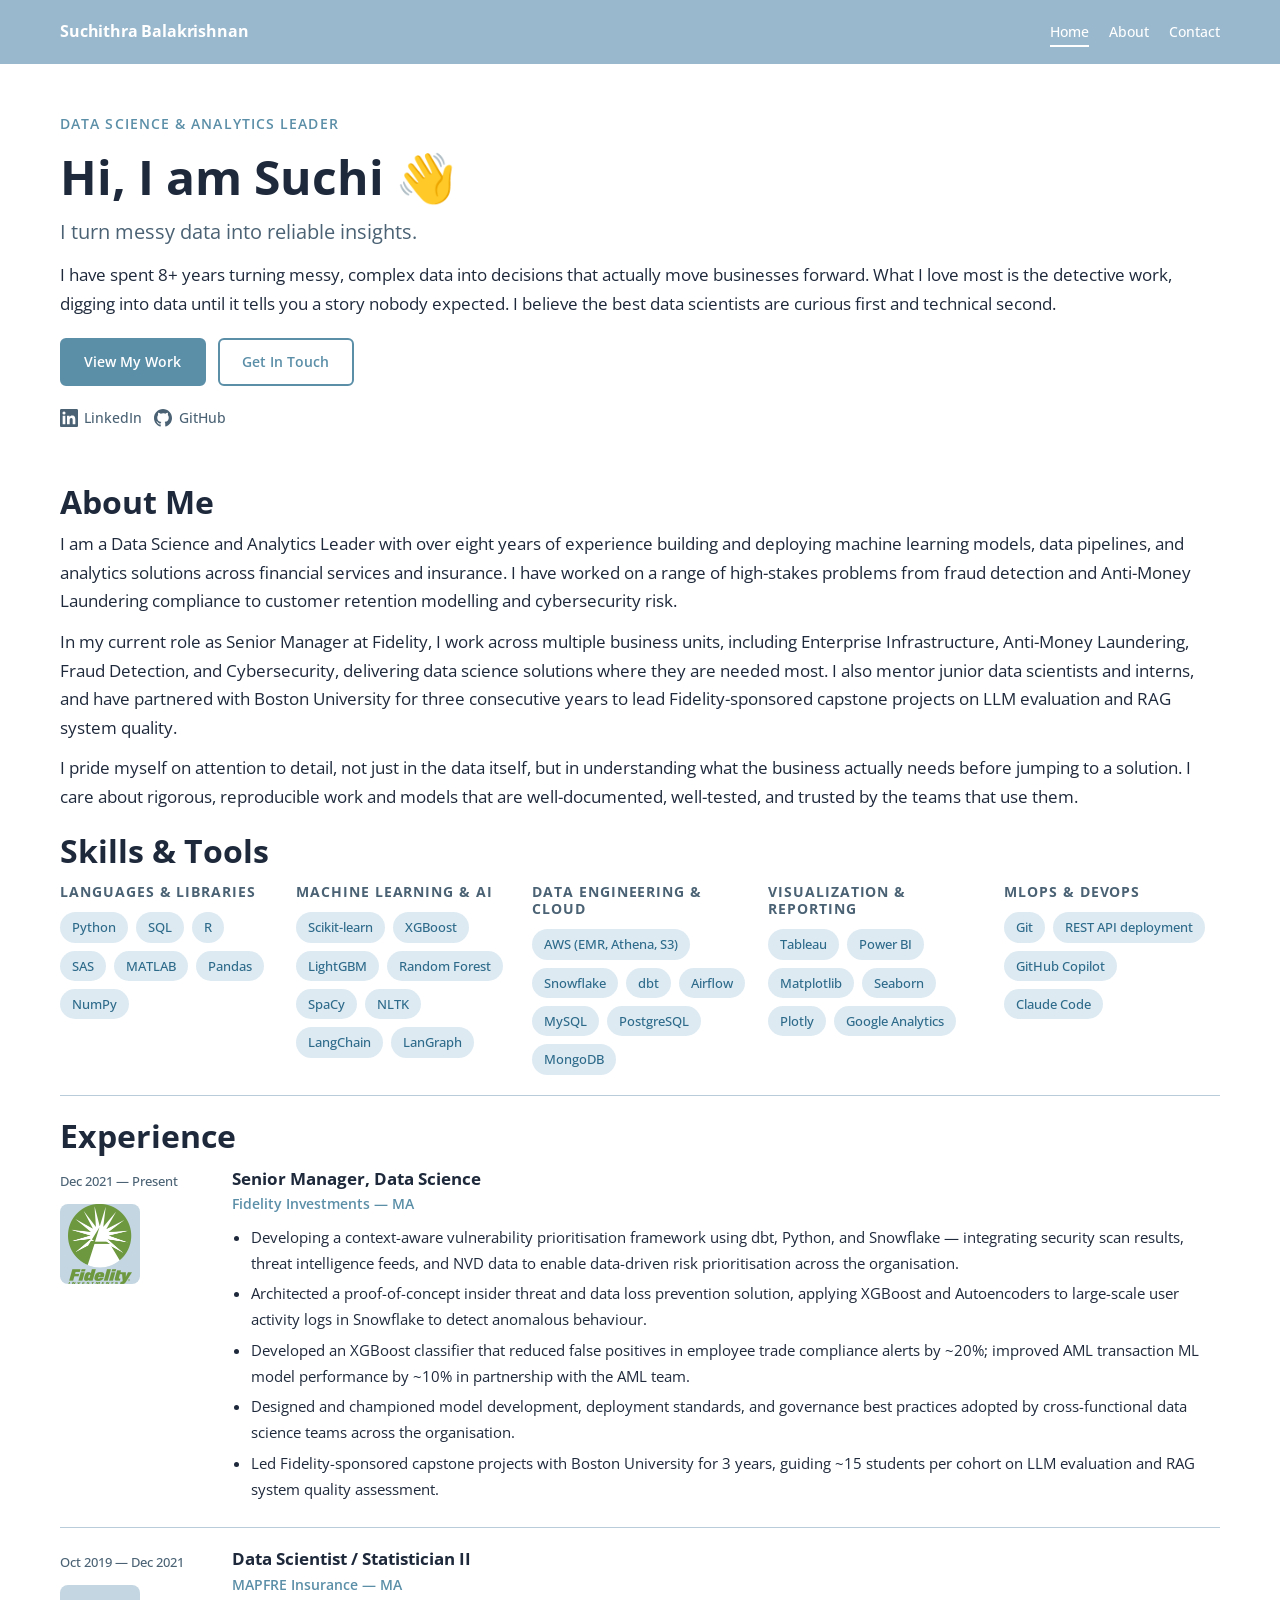
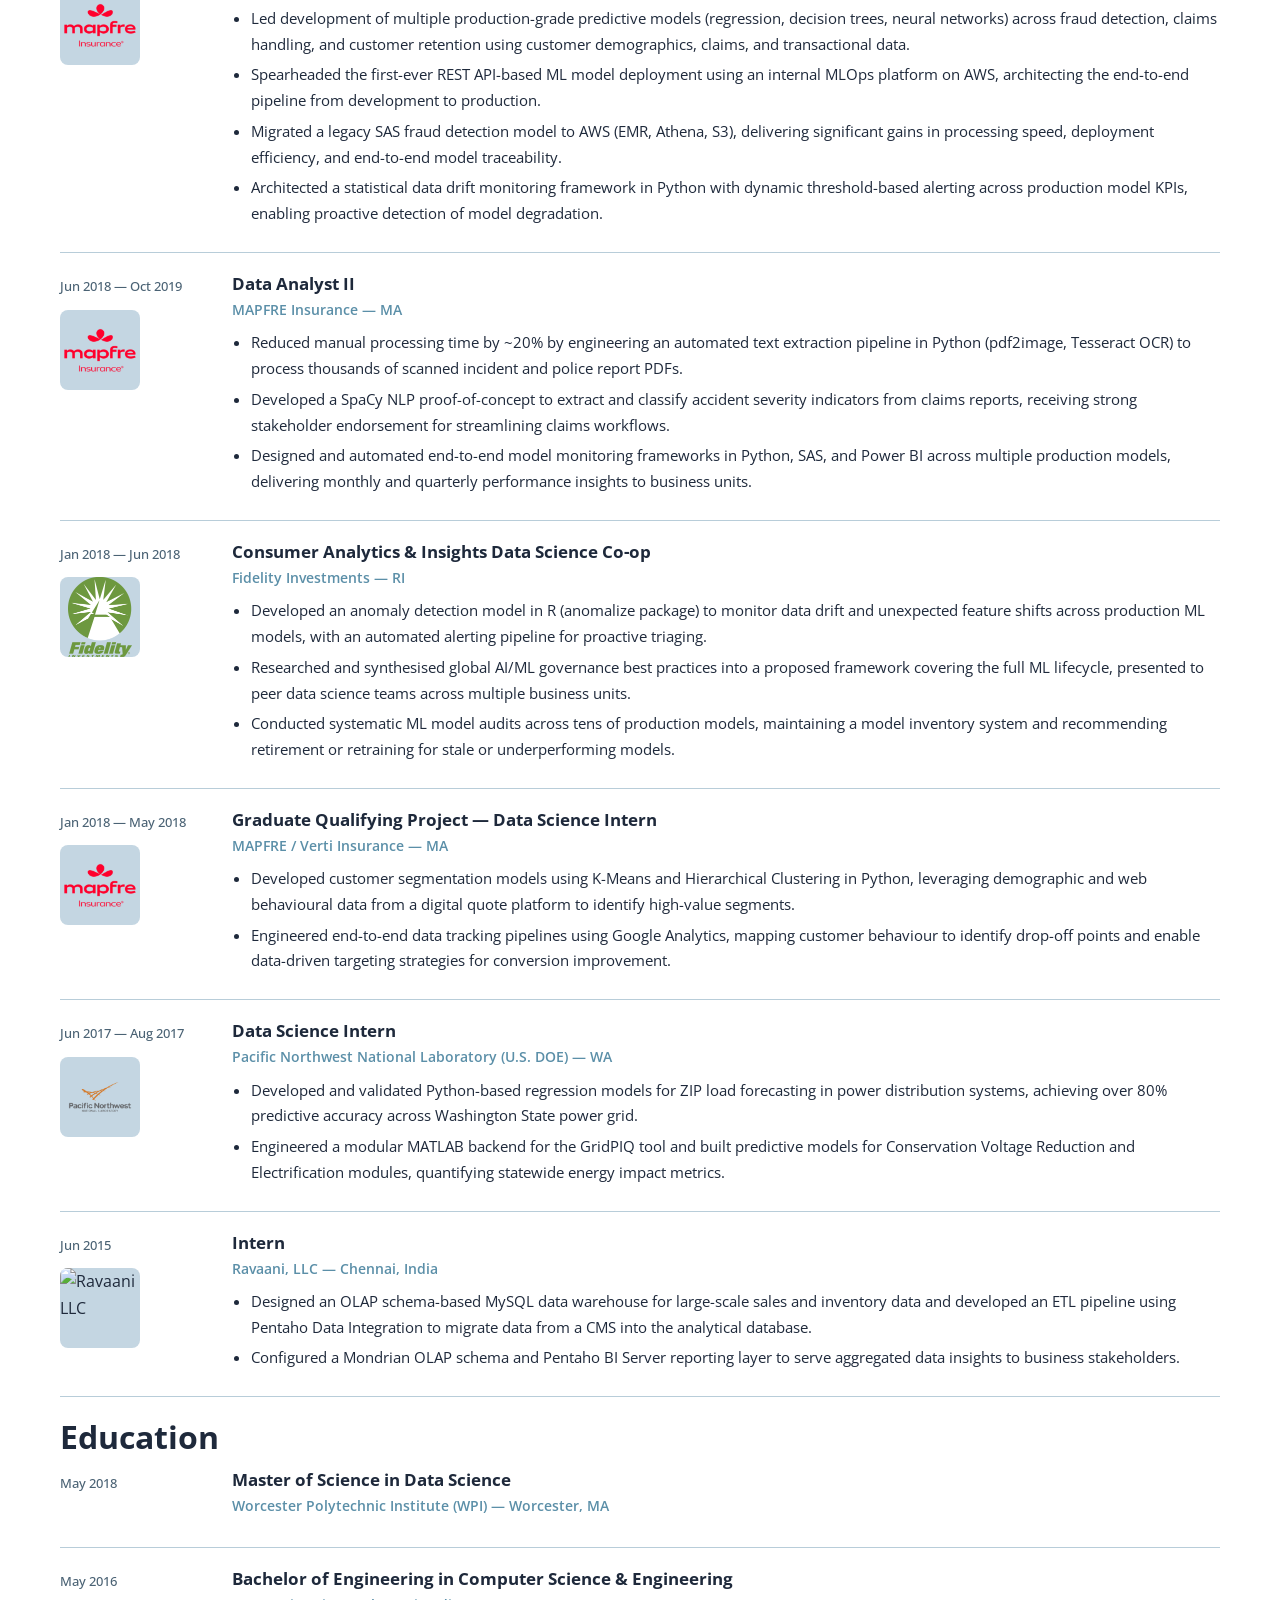
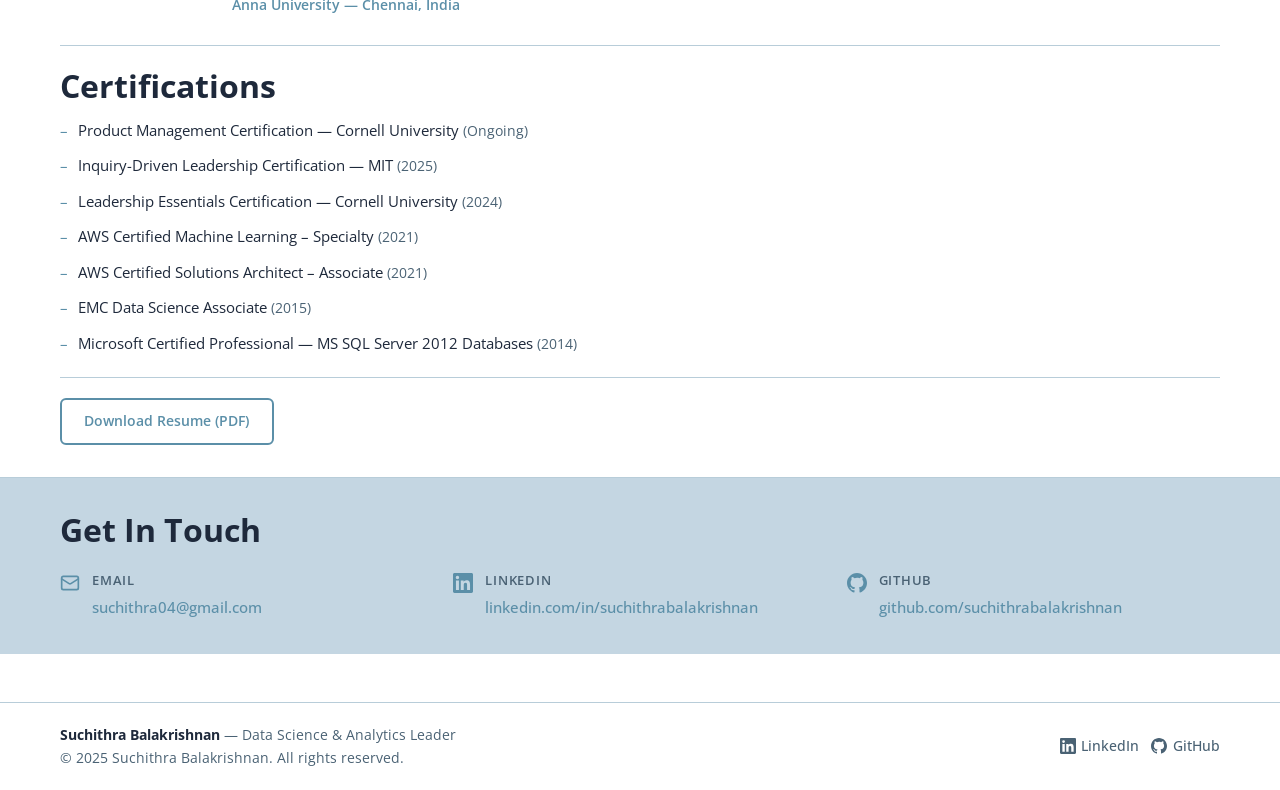
==== commit 1be7e810: "Move tenure above logo, increase logo size to 80px" ====
--- a/index.html
+++ b/index.html
@@ -175,8 +175,8 @@
           <!-- Fidelity — Senior Manager -->
           <div class="experience-item">
             <div class="experience-meta">
-              <img class="company-logo" src="assets/images/logos/fidelity.png" alt="Fidelity Investments" width="40" height="40" />
               <p class="experience-dates">Dec 2021 — Present</p>
+              <img class="company-logo" src="assets/images/logos/fidelity.png" alt="Fidelity Investments" width="80" height="80" />
             </div>
             <div class="experience-body">
               <h3>Senior Manager, Data Science</h3>
@@ -194,8 +194,8 @@
           <!-- MAPFRE — Data Scientist II -->
           <div class="experience-item">
             <div class="experience-meta">
-              <img class="company-logo" src="assets/images/logos/mapfre.png" alt="MAPFRE Insurance" width="40" height="40" />
               <p class="experience-dates">Oct 2019 — Dec 2021</p>
+              <img class="company-logo" src="assets/images/logos/mapfre.png" alt="MAPFRE Insurance" width="80" height="80" />
             </div>
             <div class="experience-body">
               <h3>Data Scientist / Statistician II</h3>
@@ -212,8 +212,8 @@
           <!-- MAPFRE — Data Analyst II -->
           <div class="experience-item">
             <div class="experience-meta">
-              <img class="company-logo" src="assets/images/logos/mapfre.png" alt="MAPFRE Insurance" width="40" height="40" />
               <p class="experience-dates">Jun 2018 — Oct 2019</p>
+              <img class="company-logo" src="assets/images/logos/mapfre.png" alt="MAPFRE Insurance" width="80" height="80" />
             </div>
             <div class="experience-body">
               <h3>Data Analyst II</h3>
@@ -229,8 +229,8 @@
           <!-- Fidelity — Co-op -->
           <div class="experience-item">
             <div class="experience-meta">
-              <img class="company-logo" src="assets/images/logos/fidelity.png" alt="Fidelity Investments" width="40" height="40" />
               <p class="experience-dates">Jan 2018 — Jun 2018</p>
+              <img class="company-logo" src="assets/images/logos/fidelity.png" alt="Fidelity Investments" width="80" height="80" />
             </div>
             <div class="experience-body">
               <h3>Consumer Analytics &amp; Insights Data Science Co-op</h3>
@@ -246,8 +246,8 @@
           <!-- MAPFRE/Verti — GQP Intern -->
           <div class="experience-item">
             <div class="experience-meta">
-              <img class="company-logo" src="assets/images/logos/mapfre.png" alt="MAPFRE" width="40" height="40" />
               <p class="experience-dates">Jan 2018 — May 2018</p>
+              <img class="company-logo" src="assets/images/logos/mapfre.png" alt="MAPFRE" width="80" height="80" />
             </div>
             <div class="experience-body">
               <h3>Graduate Qualifying Project — Data Science Intern</h3>
@@ -262,8 +262,8 @@
           <!-- PNNL — Intern -->
           <div class="experience-item">
             <div class="experience-meta">
-              <img class="company-logo" src="assets/images/logos/pnnl.png" alt="Pacific Northwest National Laboratory" width="40" height="40" />
               <p class="experience-dates">Jun 2017 — Aug 2017</p>
+              <img class="company-logo" src="assets/images/logos/pnnl.png" alt="Pacific Northwest National Laboratory" width="80" height="80" />
             </div>
             <div class="experience-body">
               <h3>Data Science Intern</h3>
@@ -278,8 +278,8 @@
           <!-- Ravaani -->
           <div class="experience-item">
             <div class="experience-meta">
-              <img class="company-logo" src="https://www.google.com/s2/favicons?domain=ravaani.com&sz=128" alt="Ravaani LLC" width="40" height="40" />
               <p class="experience-dates">Jun 2015</p>
+              <img class="company-logo" src="https://www.google.com/s2/favicons?domain=ravaani.com&sz=128" alt="Ravaani LLC" width="80" height="80" />
             </div>
             <div class="experience-body">
               <h3>Intern</h3>
--- a/css/style.css
+++ b/css/style.css
@@ -450,11 +450,11 @@
 
 .company-logo {
   display: block;
-  width: 40px;
-  height: 40px;
+  width: 80px;
+  height: 80px;
   object-fit: contain;
-  border-radius: 6px;
-  margin-bottom: 0.4rem;
+  border-radius: 8px;
+  margin-top: 0.4rem;
   background: var(--color-bg-alt);
 }
 
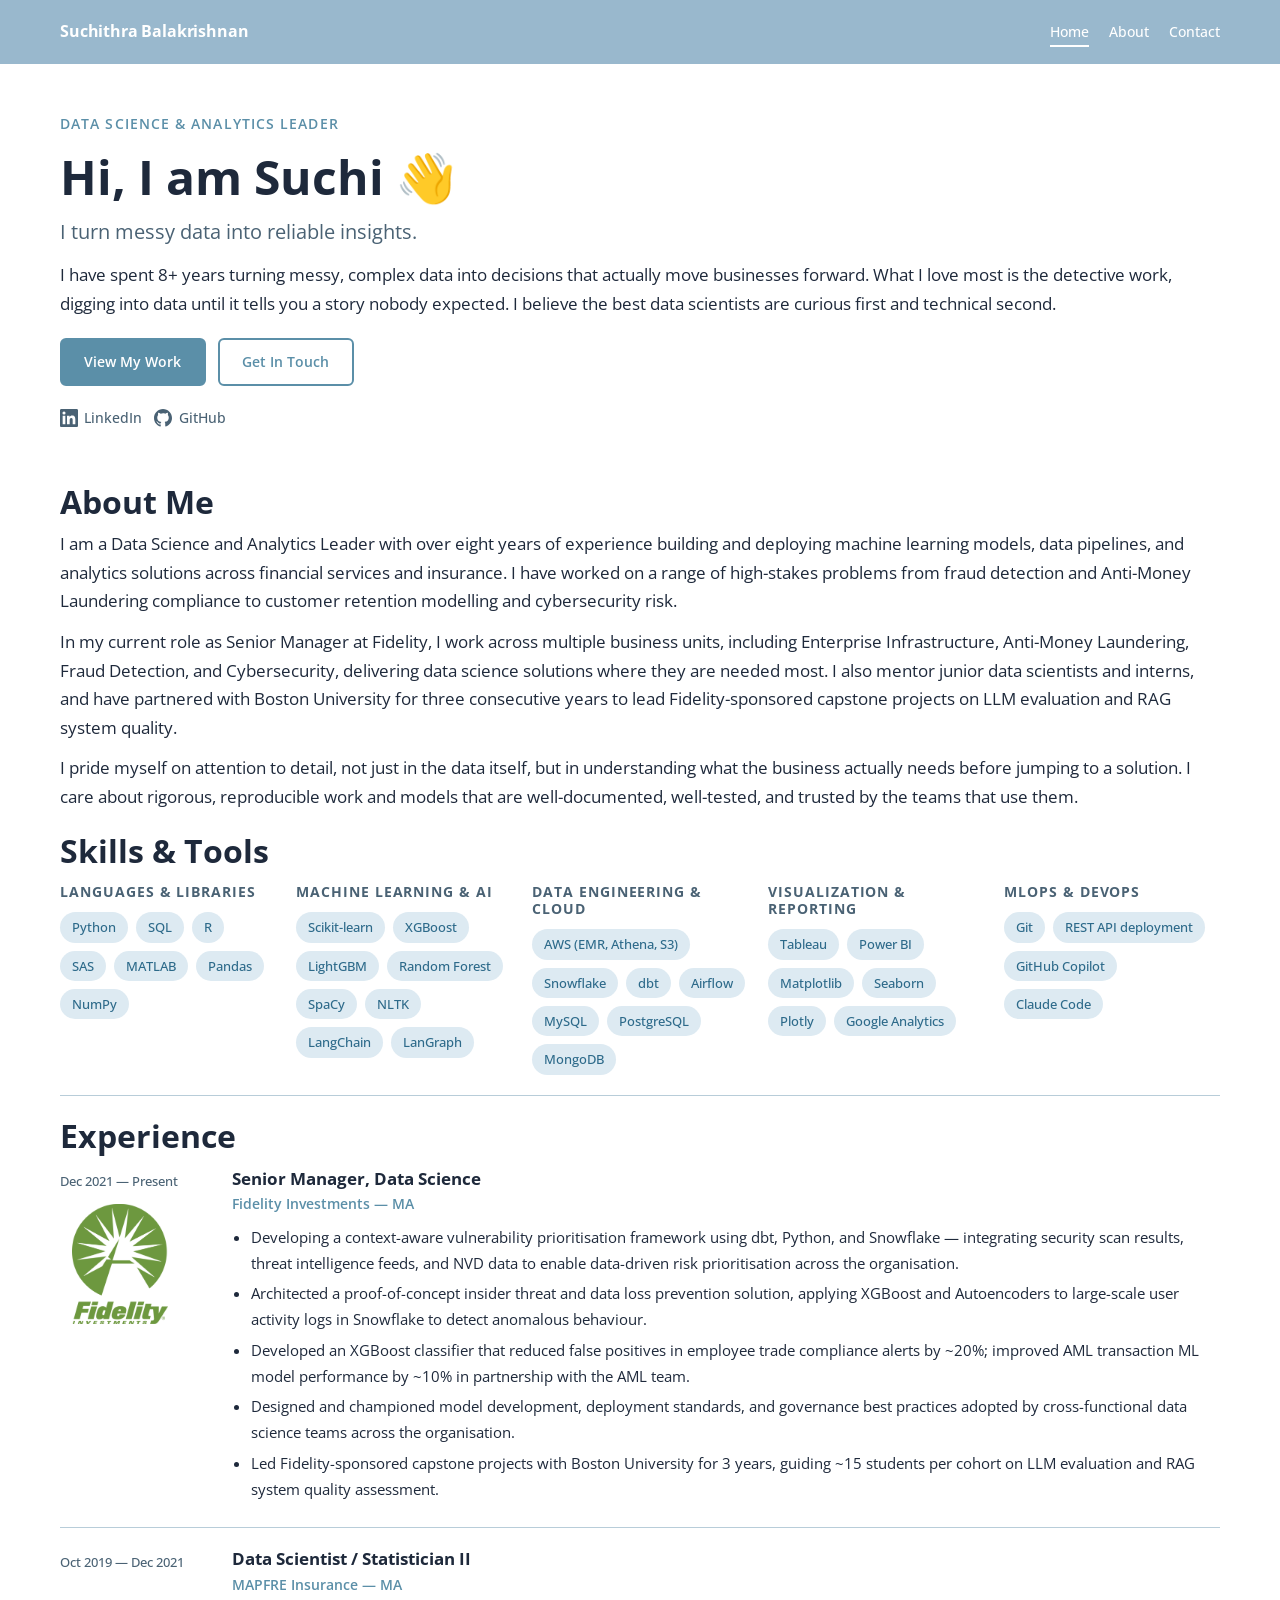
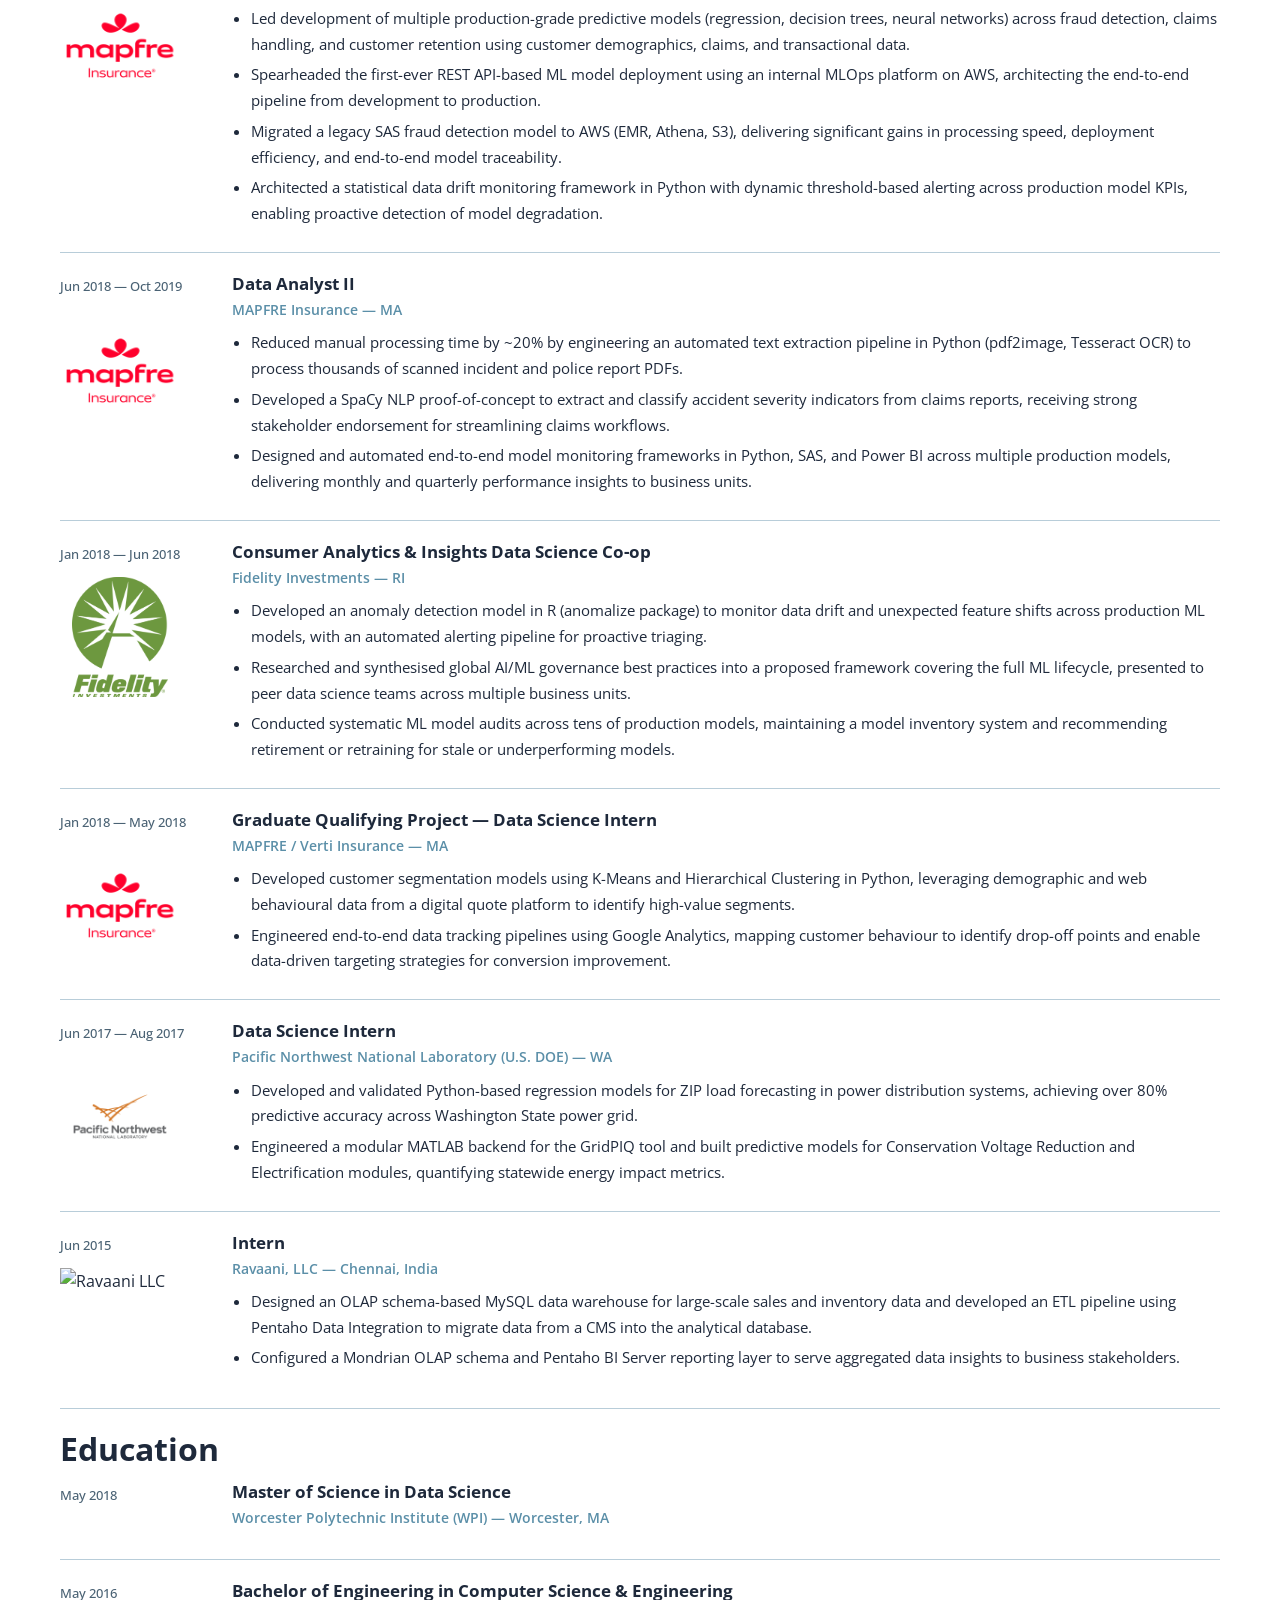
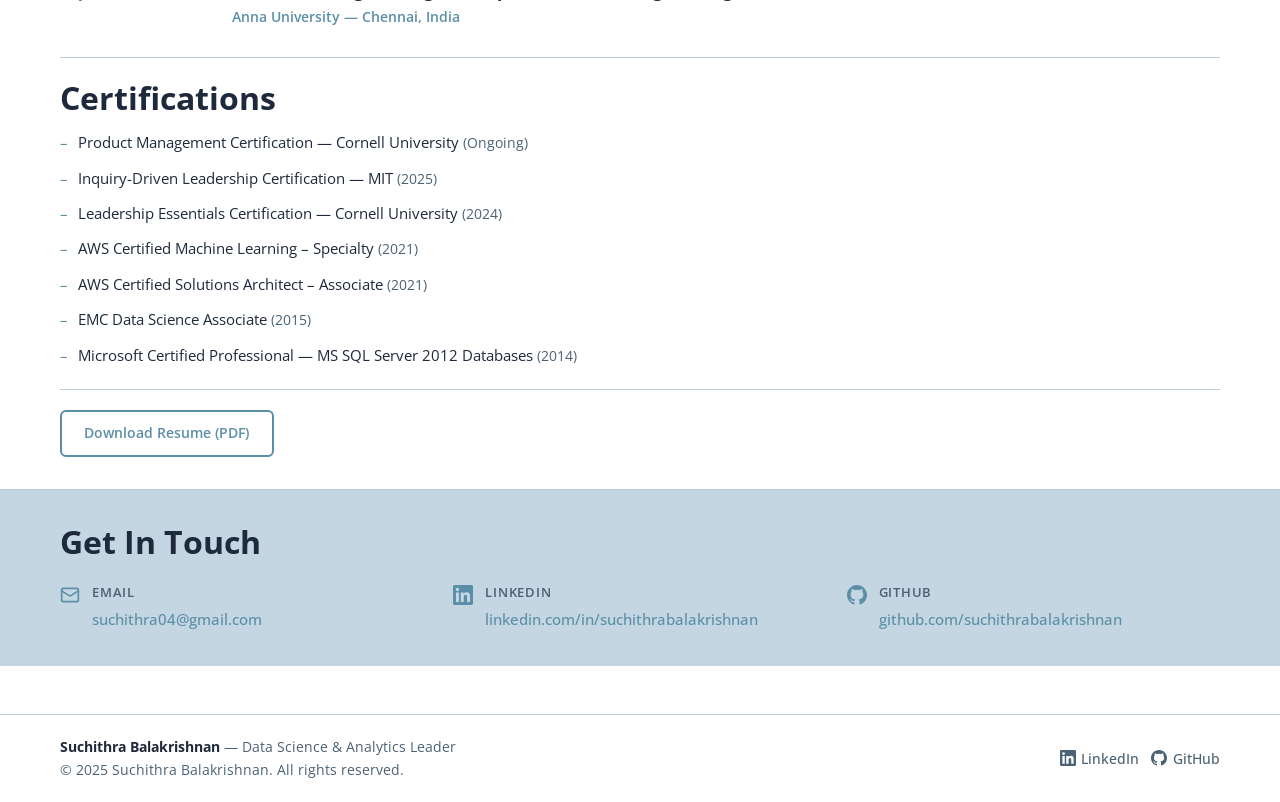
==== commit 22aca8db: "Increase logo size to 120px, remove grey background" ====
--- a/index.html
+++ b/index.html
@@ -176,7 +176,7 @@
           <div class="experience-item">
             <div class="experience-meta">
               <p class="experience-dates">Dec 2021 — Present</p>
-              <img class="company-logo" src="assets/images/logos/fidelity.png" alt="Fidelity Investments" width="80" height="80" />
+              <img class="company-logo" src="assets/images/logos/fidelity.png" alt="Fidelity Investments" width="120" height="120" />
             </div>
             <div class="experience-body">
               <h3>Senior Manager, Data Science</h3>
@@ -195,7 +195,7 @@
           <div class="experience-item">
             <div class="experience-meta">
               <p class="experience-dates">Oct 2019 — Dec 2021</p>
-              <img class="company-logo" src="assets/images/logos/mapfre.png" alt="MAPFRE Insurance" width="80" height="80" />
+              <img class="company-logo" src="assets/images/logos/mapfre.png" alt="MAPFRE Insurance" width="120" height="120" />
             </div>
             <div class="experience-body">
               <h3>Data Scientist / Statistician II</h3>
@@ -213,7 +213,7 @@
           <div class="experience-item">
             <div class="experience-meta">
               <p class="experience-dates">Jun 2018 — Oct 2019</p>
-              <img class="company-logo" src="assets/images/logos/mapfre.png" alt="MAPFRE Insurance" width="80" height="80" />
+              <img class="company-logo" src="assets/images/logos/mapfre.png" alt="MAPFRE Insurance" width="120" height="120" />
             </div>
             <div class="experience-body">
               <h3>Data Analyst II</h3>
@@ -230,7 +230,7 @@
           <div class="experience-item">
             <div class="experience-meta">
               <p class="experience-dates">Jan 2018 — Jun 2018</p>
-              <img class="company-logo" src="assets/images/logos/fidelity.png" alt="Fidelity Investments" width="80" height="80" />
+              <img class="company-logo" src="assets/images/logos/fidelity.png" alt="Fidelity Investments" width="120" height="120" />
             </div>
             <div class="experience-body">
               <h3>Consumer Analytics &amp; Insights Data Science Co-op</h3>
@@ -247,7 +247,7 @@
           <div class="experience-item">
             <div class="experience-meta">
               <p class="experience-dates">Jan 2018 — May 2018</p>
-              <img class="company-logo" src="assets/images/logos/mapfre.png" alt="MAPFRE" width="80" height="80" />
+              <img class="company-logo" src="assets/images/logos/mapfre.png" alt="MAPFRE" width="120" height="120" />
             </div>
             <div class="experience-body">
               <h3>Graduate Qualifying Project — Data Science Intern</h3>
@@ -263,7 +263,7 @@
           <div class="experience-item">
             <div class="experience-meta">
               <p class="experience-dates">Jun 2017 — Aug 2017</p>
-              <img class="company-logo" src="assets/images/logos/pnnl.png" alt="Pacific Northwest National Laboratory" width="80" height="80" />
+              <img class="company-logo" src="assets/images/logos/pnnl.png" alt="Pacific Northwest National Laboratory" width="120" height="120" />
             </div>
             <div class="experience-body">
               <h3>Data Science Intern</h3>
@@ -279,7 +279,7 @@
           <div class="experience-item">
             <div class="experience-meta">
               <p class="experience-dates">Jun 2015</p>
-              <img class="company-logo" src="https://www.google.com/s2/favicons?domain=ravaani.com&sz=128" alt="Ravaani LLC" width="80" height="80" />
+              <img class="company-logo" src="https://www.google.com/s2/favicons?domain=ravaani.com&sz=128" alt="Ravaani LLC" width="120" height="120" />
             </div>
             <div class="experience-body">
               <h3>Intern</h3>
--- a/css/style.css
+++ b/css/style.css
@@ -450,12 +450,10 @@
 
 .company-logo {
   display: block;
-  width: 80px;
-  height: 80px;
+  width: 120px;
+  height: 120px;
   object-fit: contain;
-  border-radius: 8px;
   margin-top: 0.4rem;
-  background: var(--color-bg-alt);
 }
 
 .experience-dates {
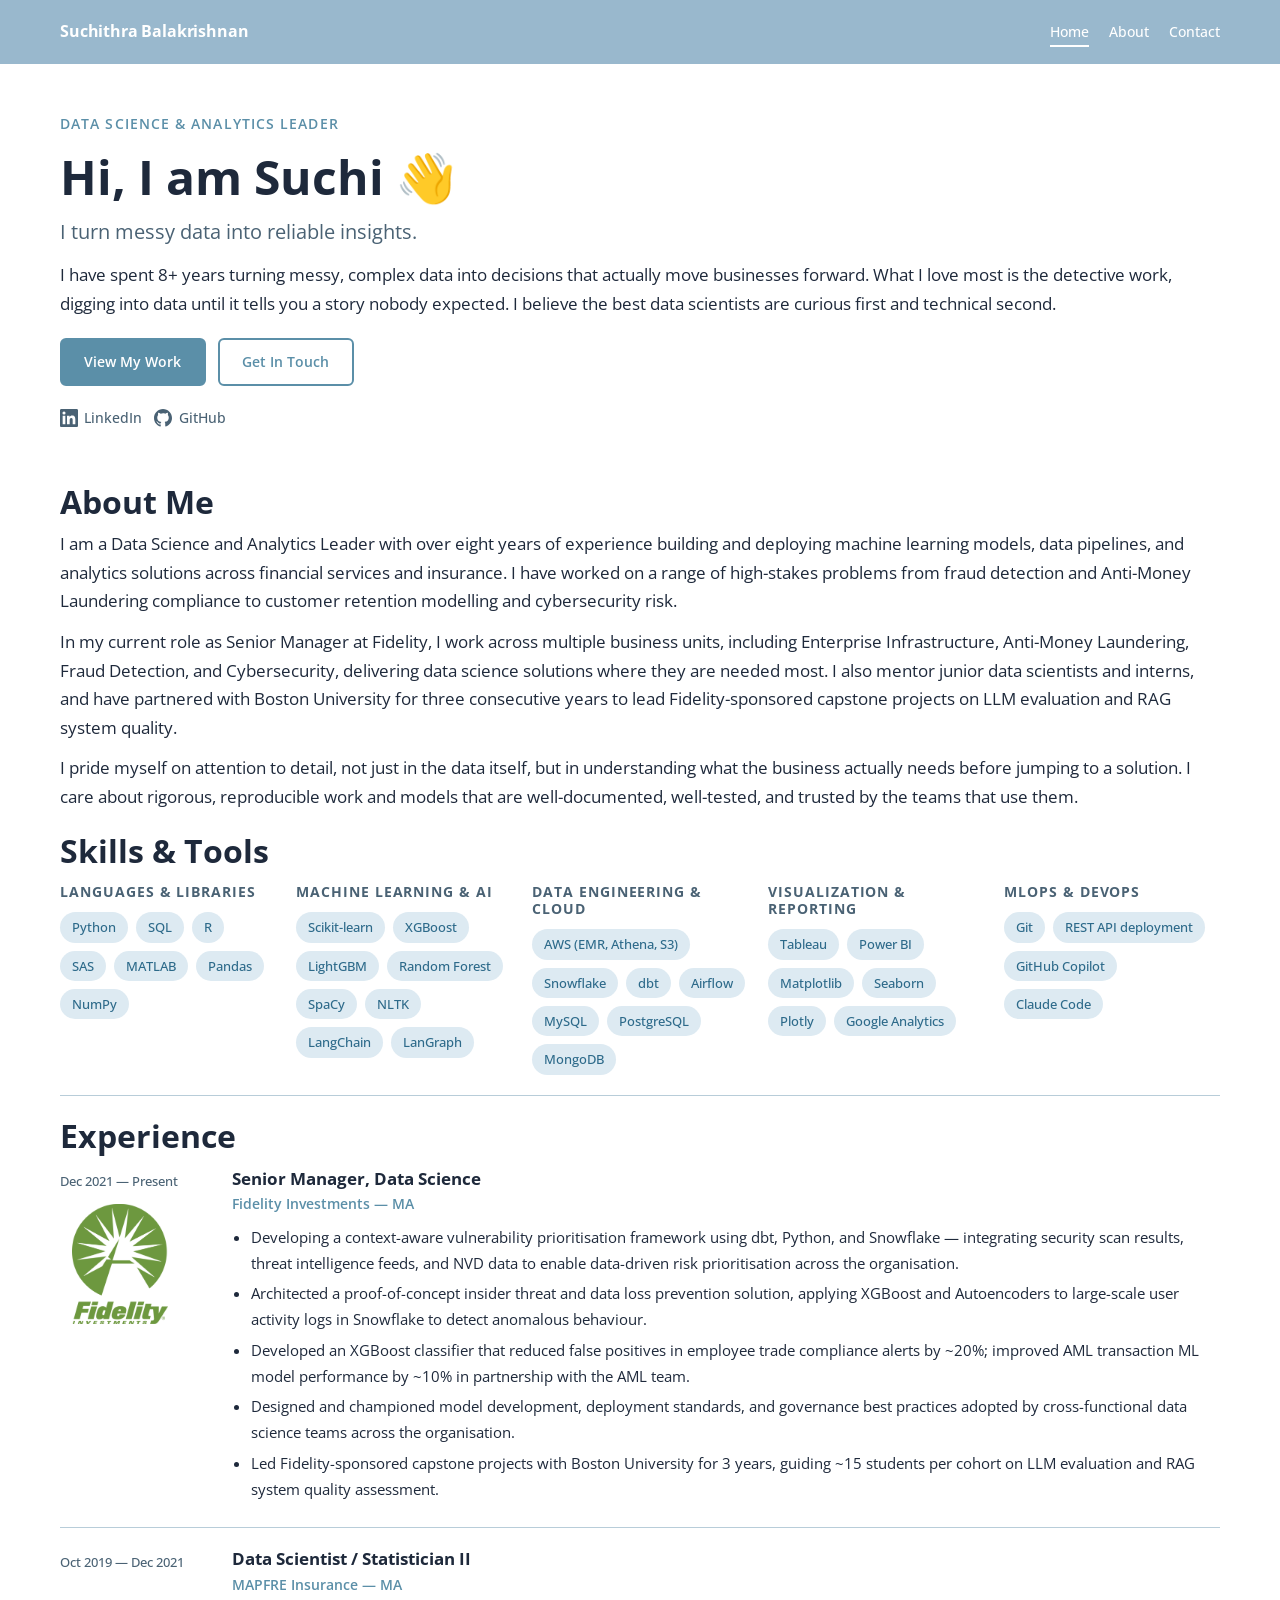
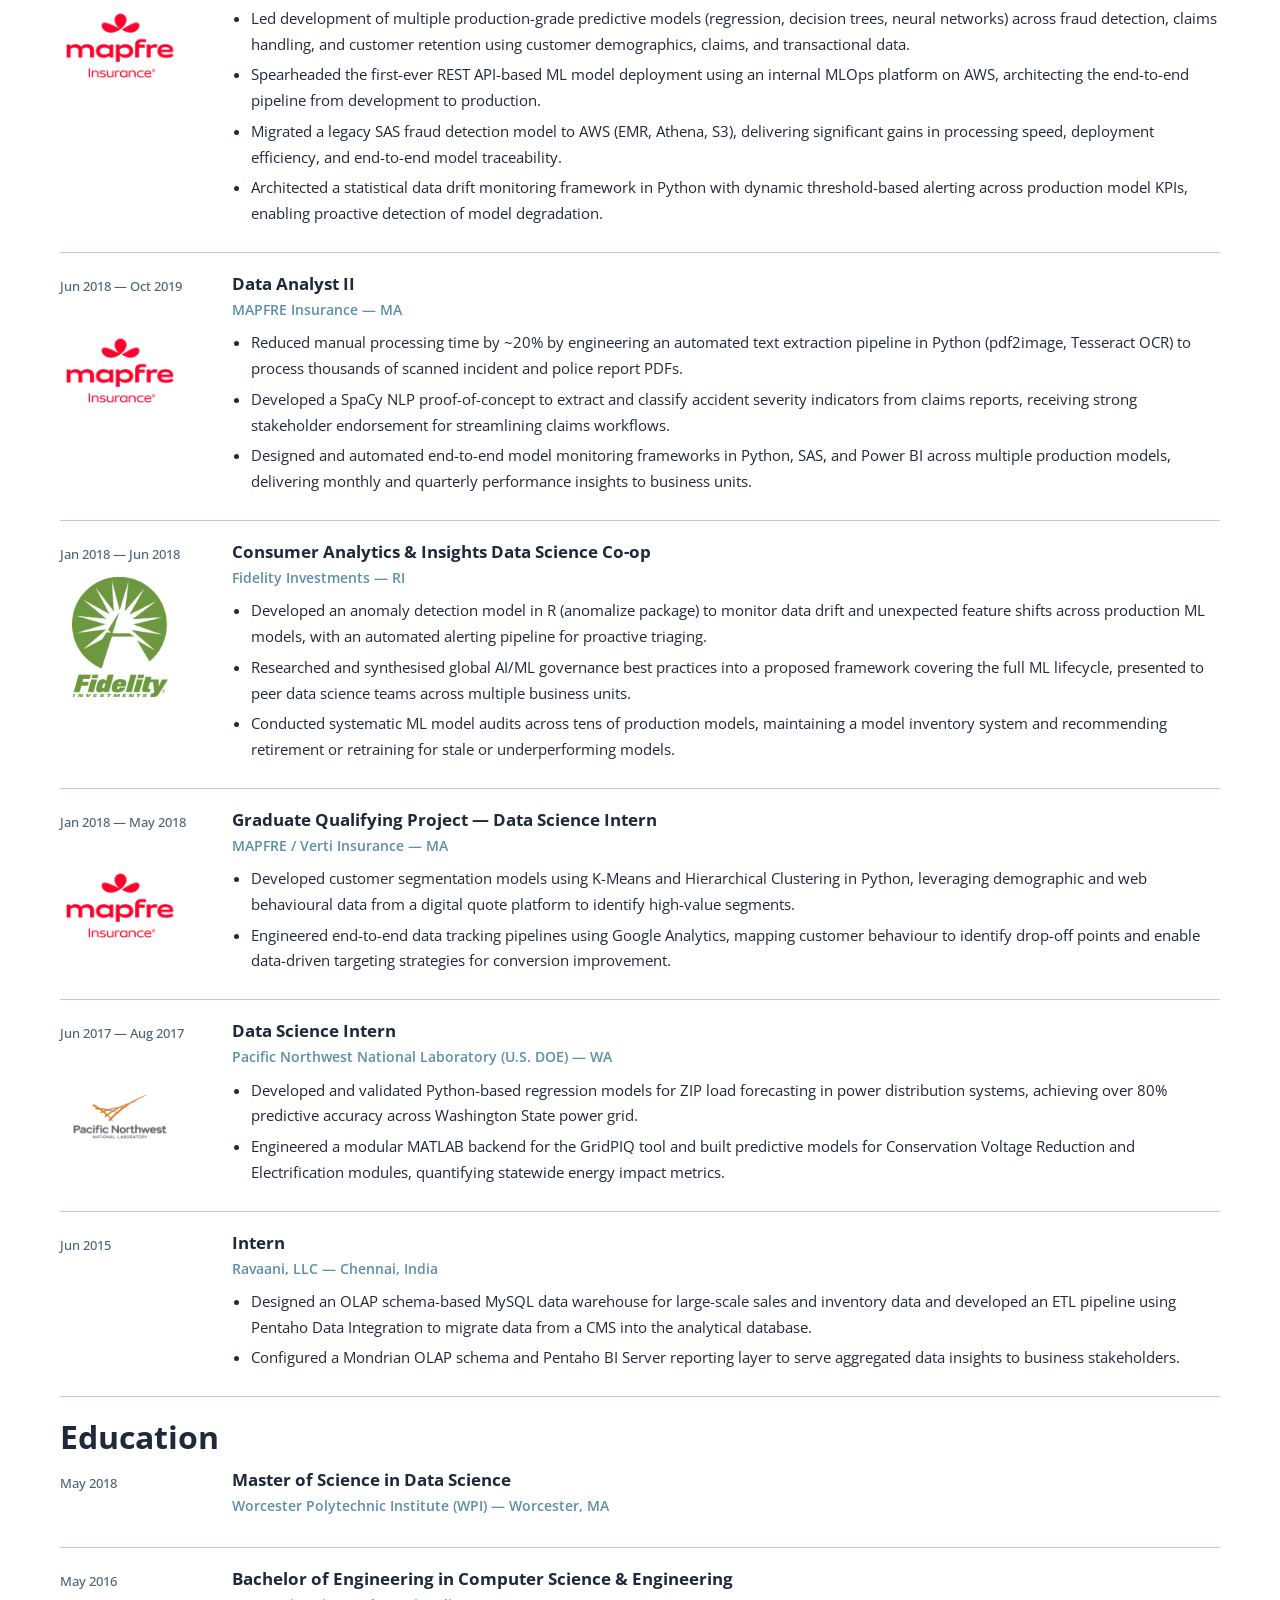
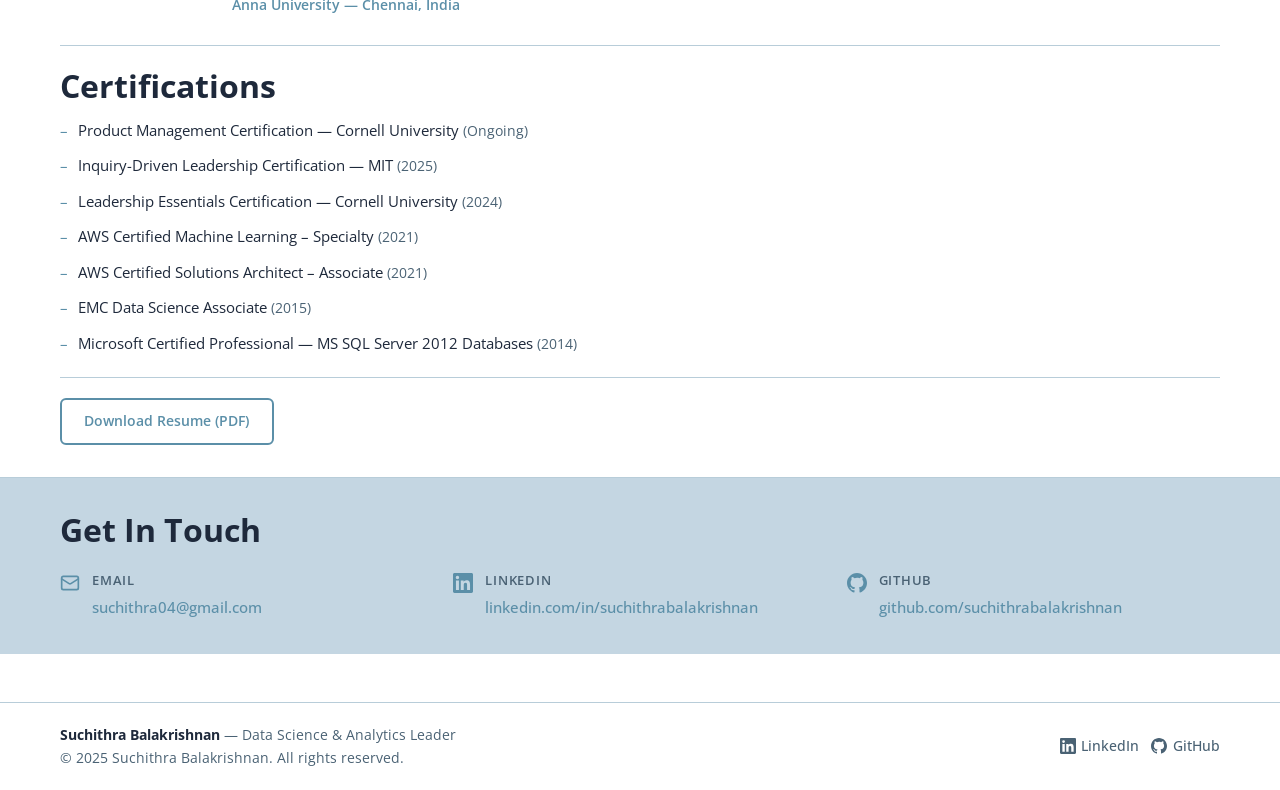
==== commit caf3e66e: "Remove logo from Ravaani LLC entry" ====
--- a/index.html
+++ b/index.html
@@ -279,7 +279,6 @@
           <div class="experience-item">
             <div class="experience-meta">
               <p class="experience-dates">Jun 2015</p>
-              <img class="company-logo" src="https://www.google.com/s2/favicons?domain=ravaani.com&sz=128" alt="Ravaani LLC" width="120" height="120" />
             </div>
             <div class="experience-body">
               <h3>Intern</h3>
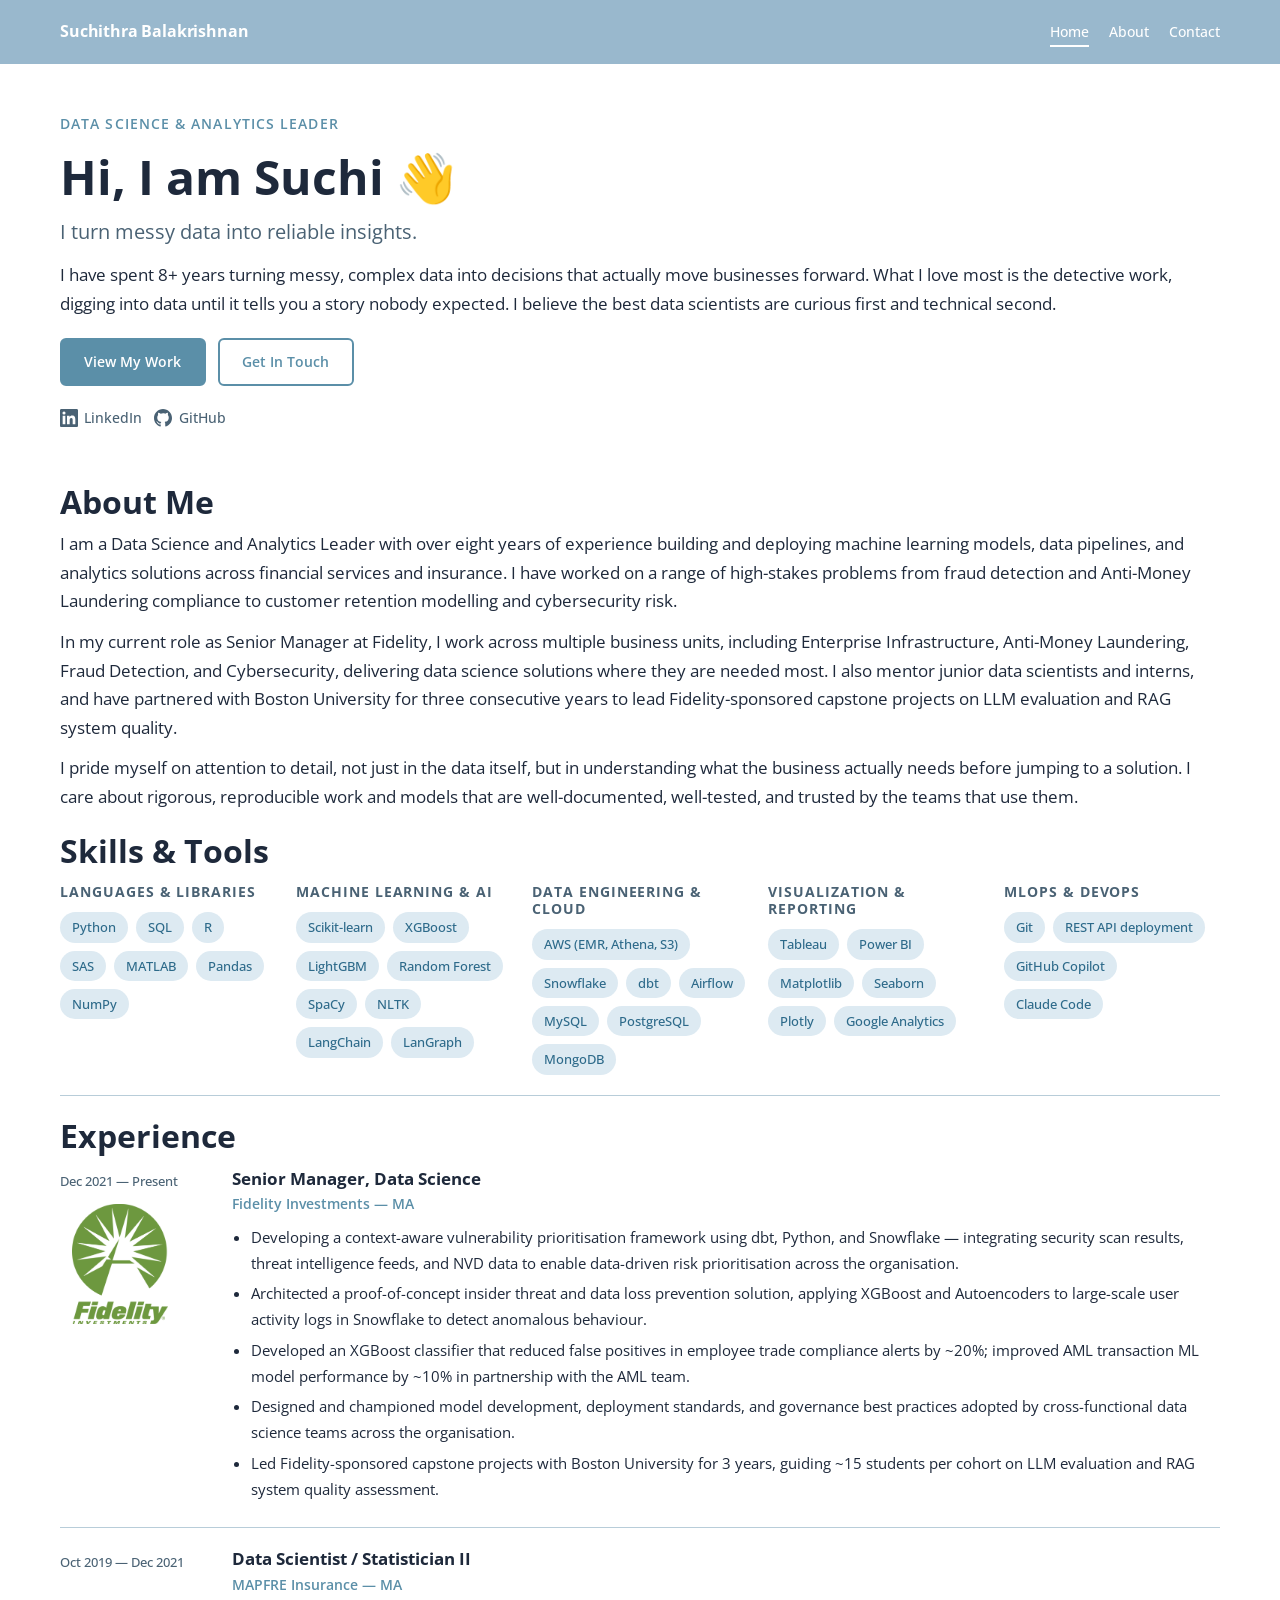
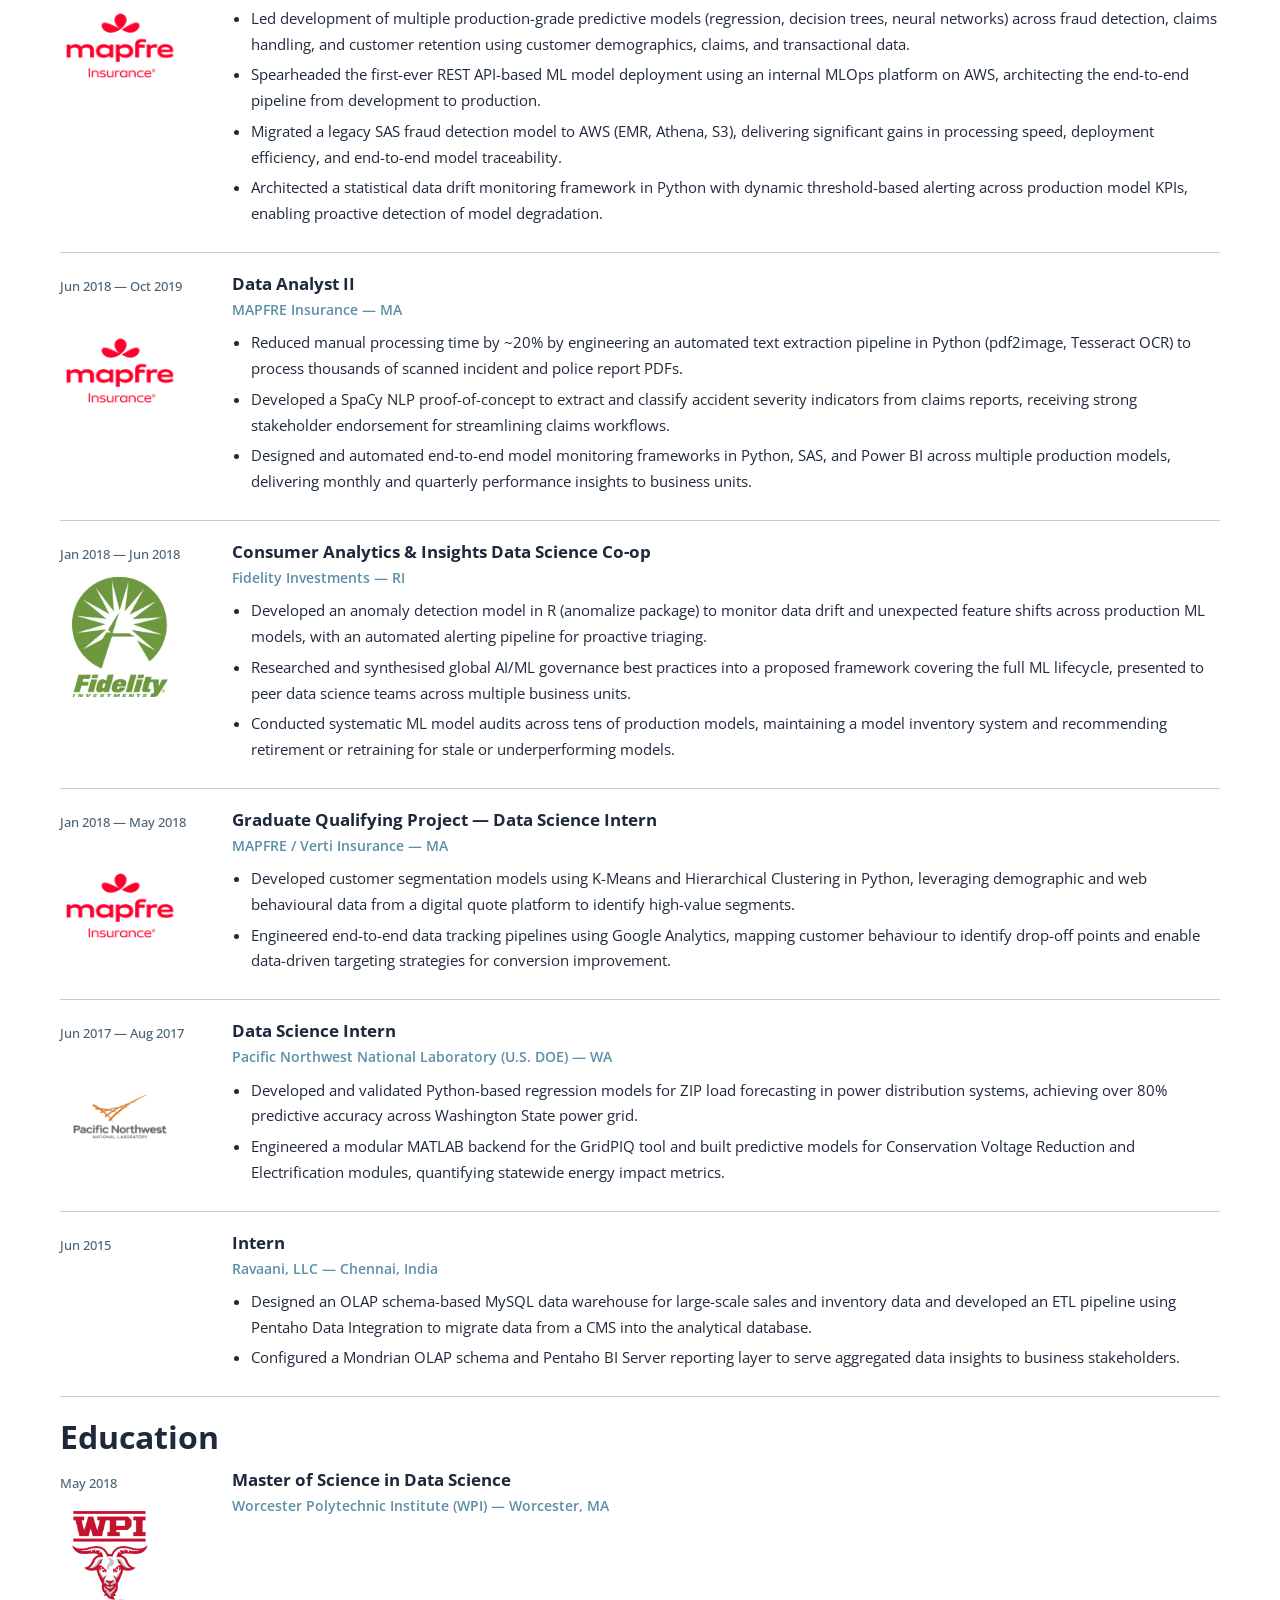
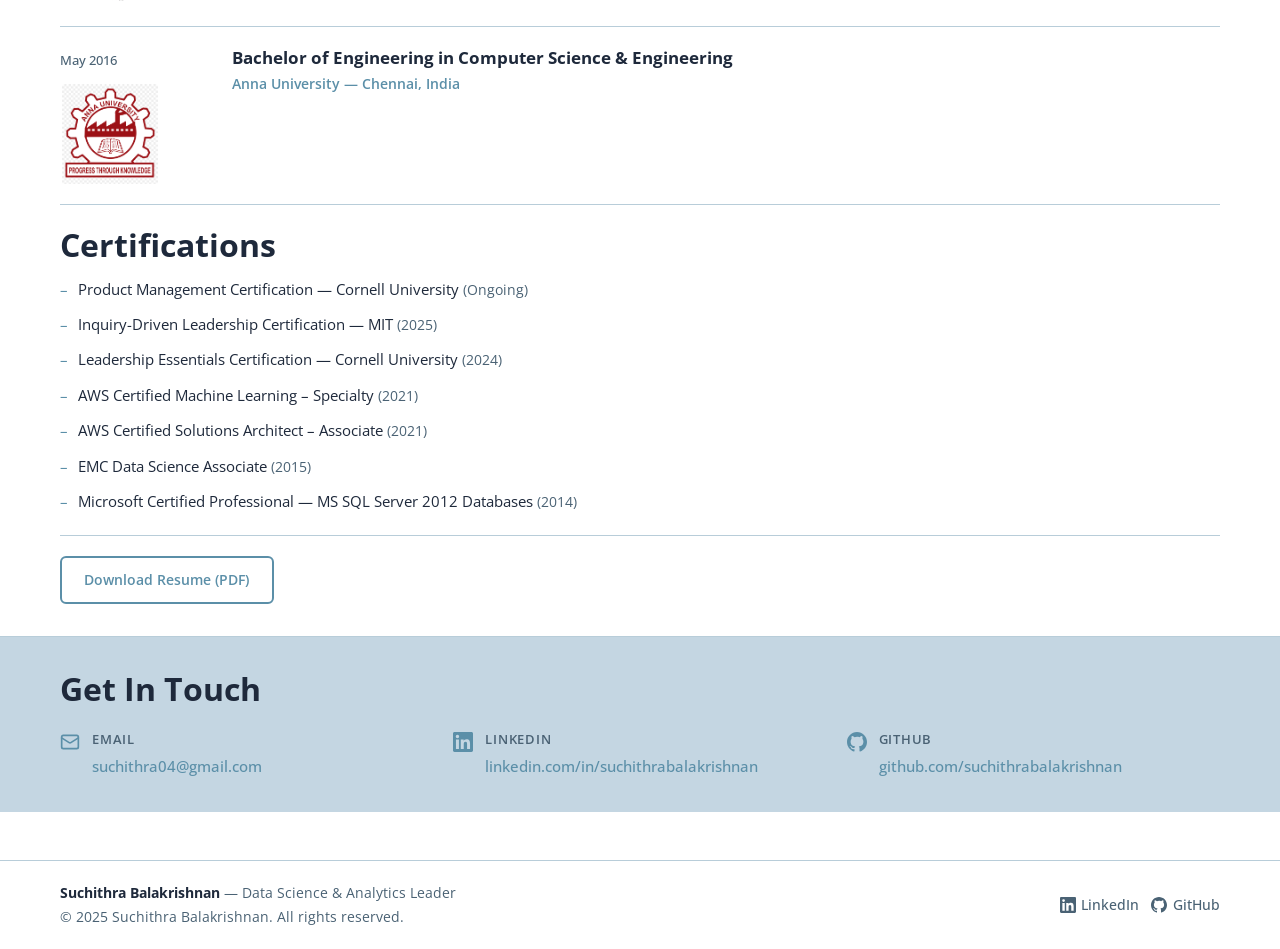
==== commit 8688dac4: "Add university logos to education section" ====
--- a/index.html
+++ b/index.html
@@ -301,6 +301,7 @@
           <div class="experience-item">
             <div class="experience-meta">
               <p class="experience-dates">May 2018</p>
+              <img class="company-logo edu-logo" src="assets/images/logos/wpi.png" alt="Worcester Polytechnic Institute" width="100" height="100" />
             </div>
             <div class="experience-body">
               <h3>Master of Science in Data Science</h3>
@@ -311,6 +312,7 @@
           <div class="experience-item">
             <div class="experience-meta">
               <p class="experience-dates">May 2016</p>
+              <img class="company-logo edu-logo" src="assets/images/logos/annauniversity.png" alt="Anna University" width="100" height="100" />
             </div>
             <div class="experience-body">
               <h3>Bachelor of Engineering in Computer Science &amp; Engineering</h3>
--- a/css/style.css
+++ b/css/style.css
@@ -454,6 +454,11 @@
   height: 120px;
   object-fit: contain;
   margin-top: 0.4rem;
+}
+
+.company-logo.edu-logo {
+  width: 100px;
+  height: 100px;
 }
 
 .experience-dates {
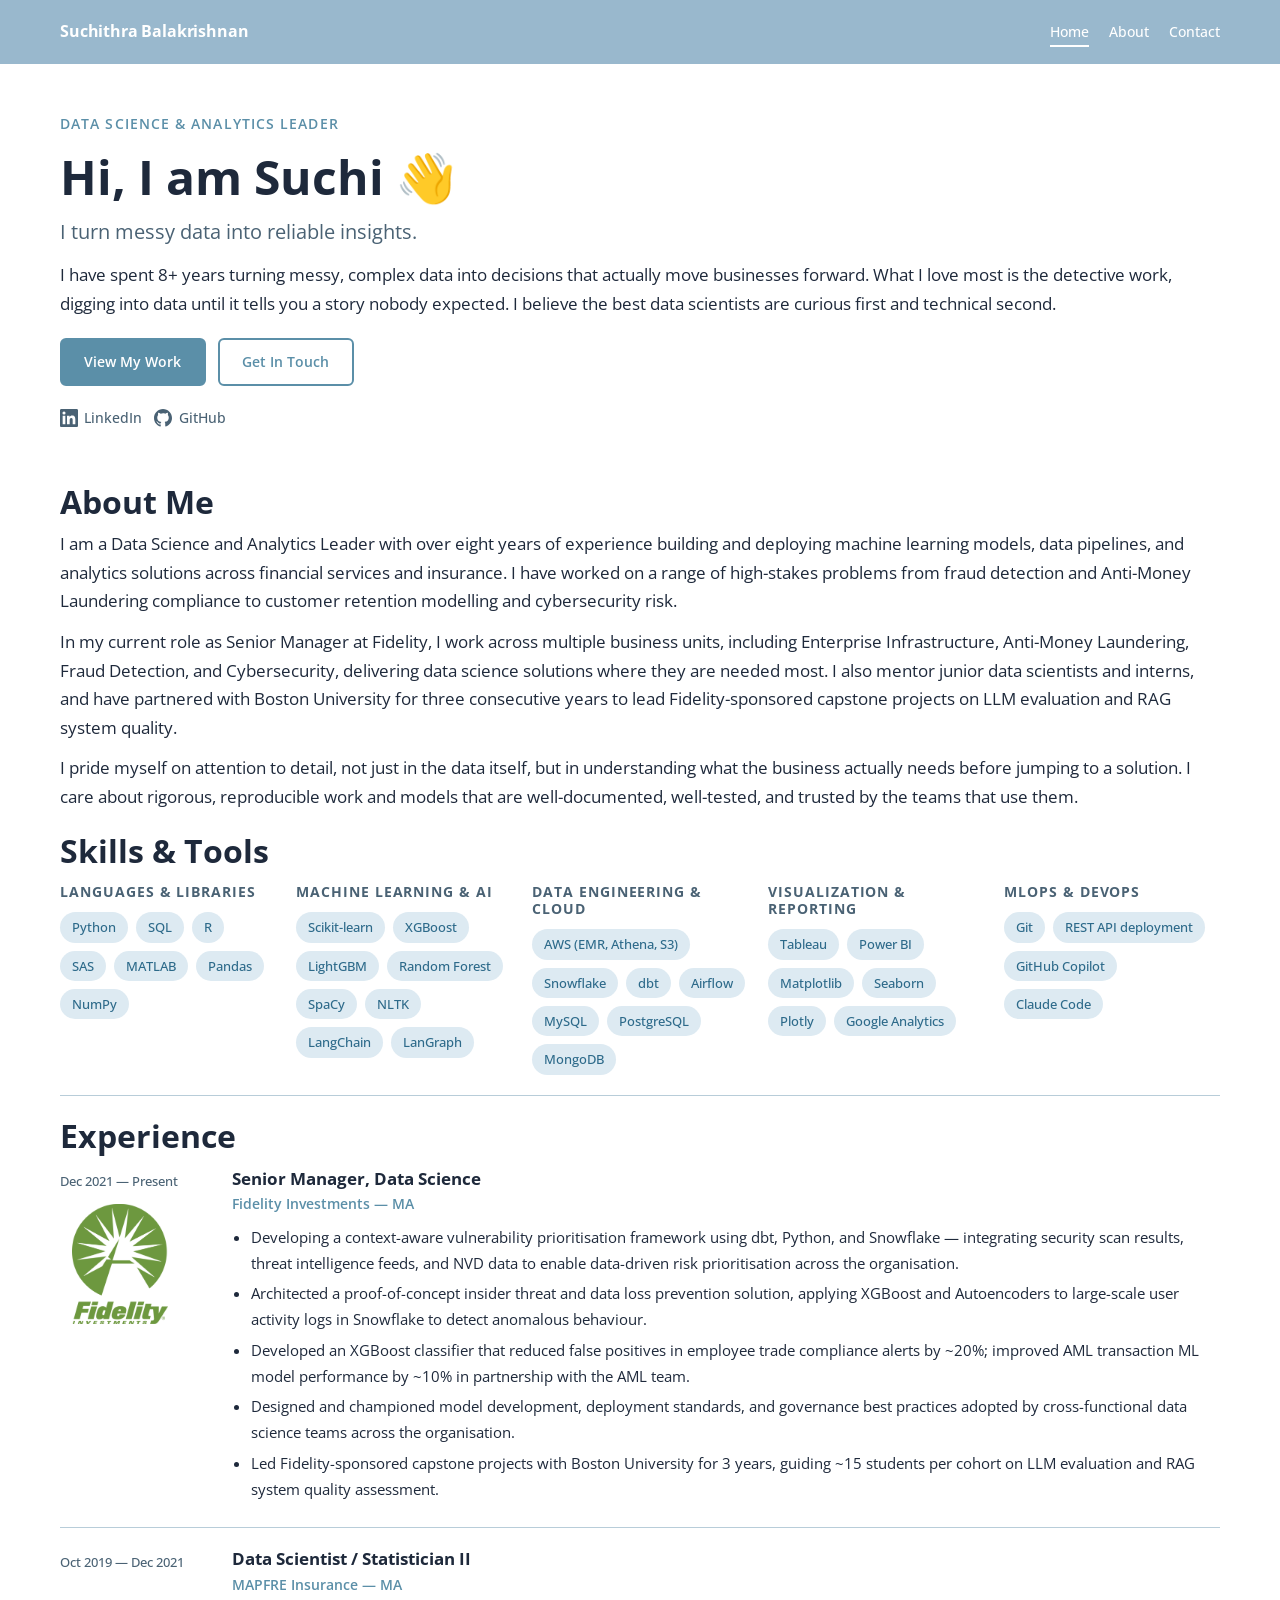
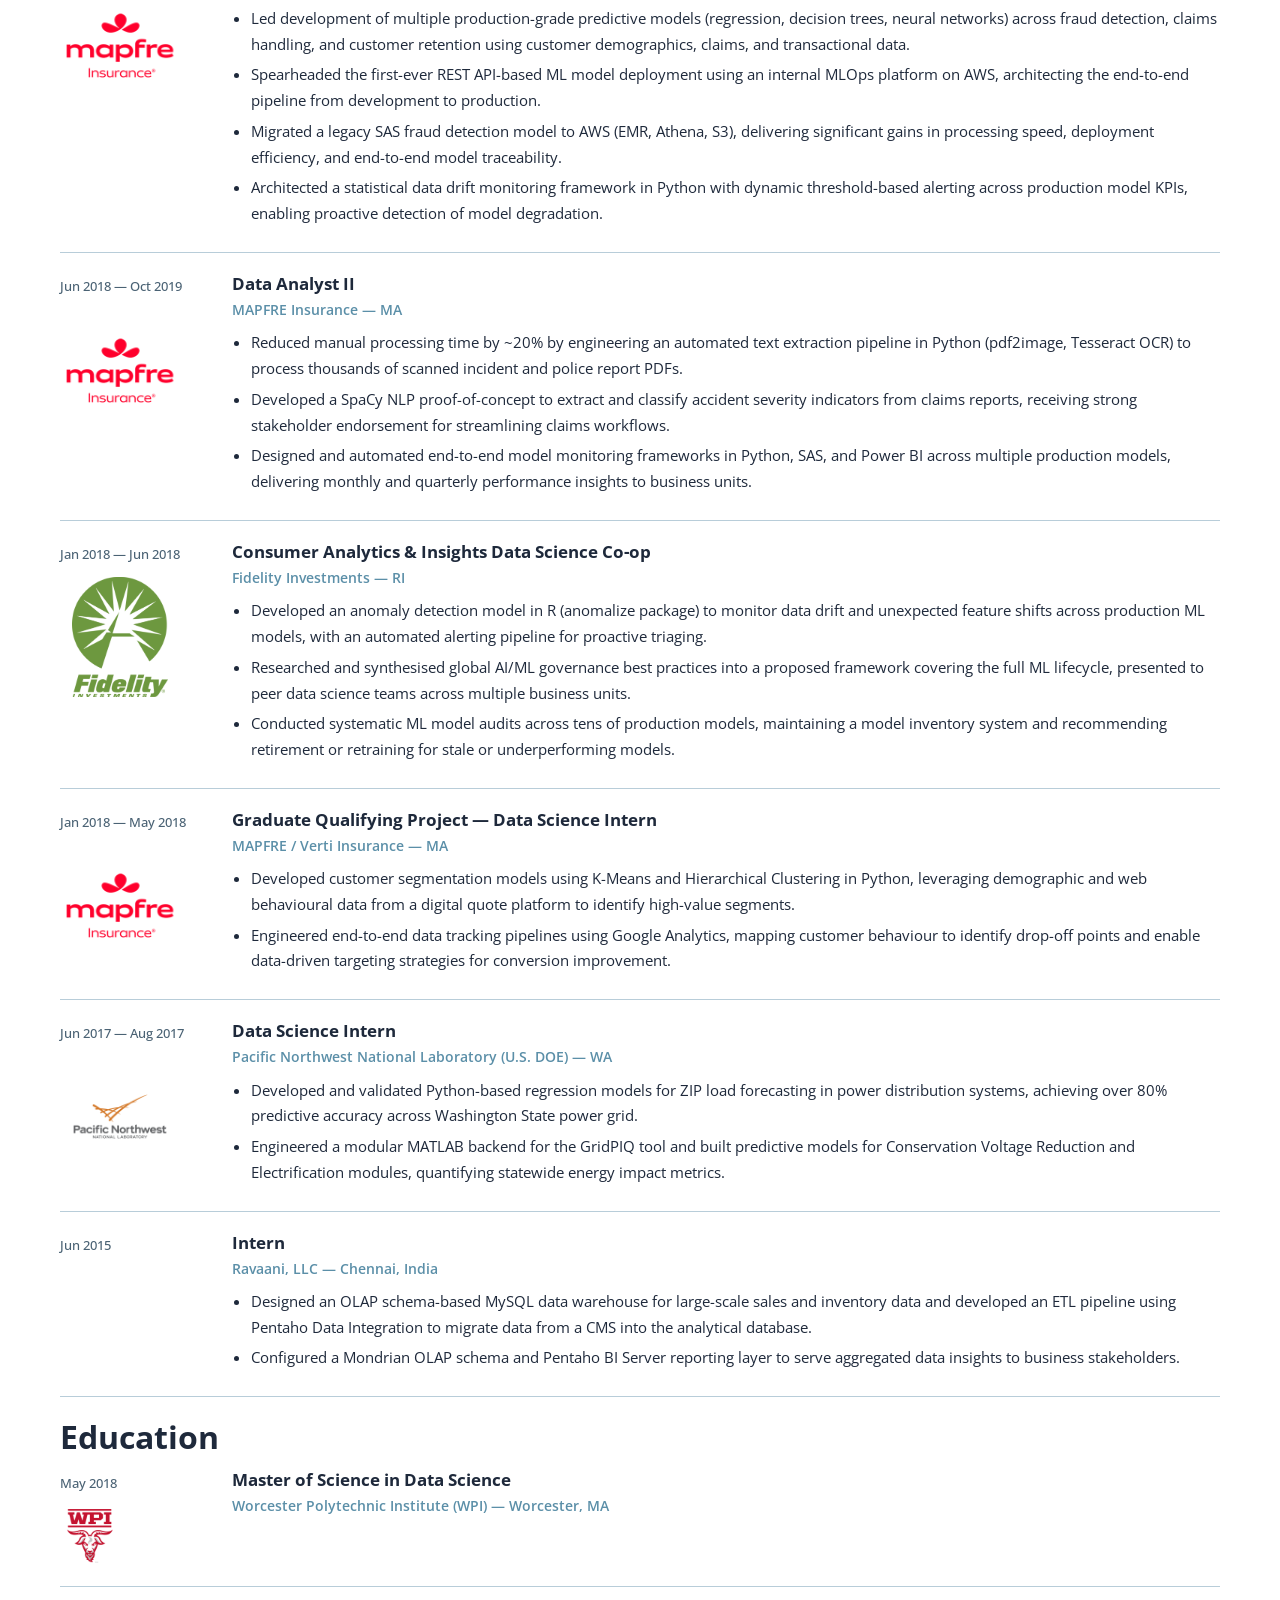
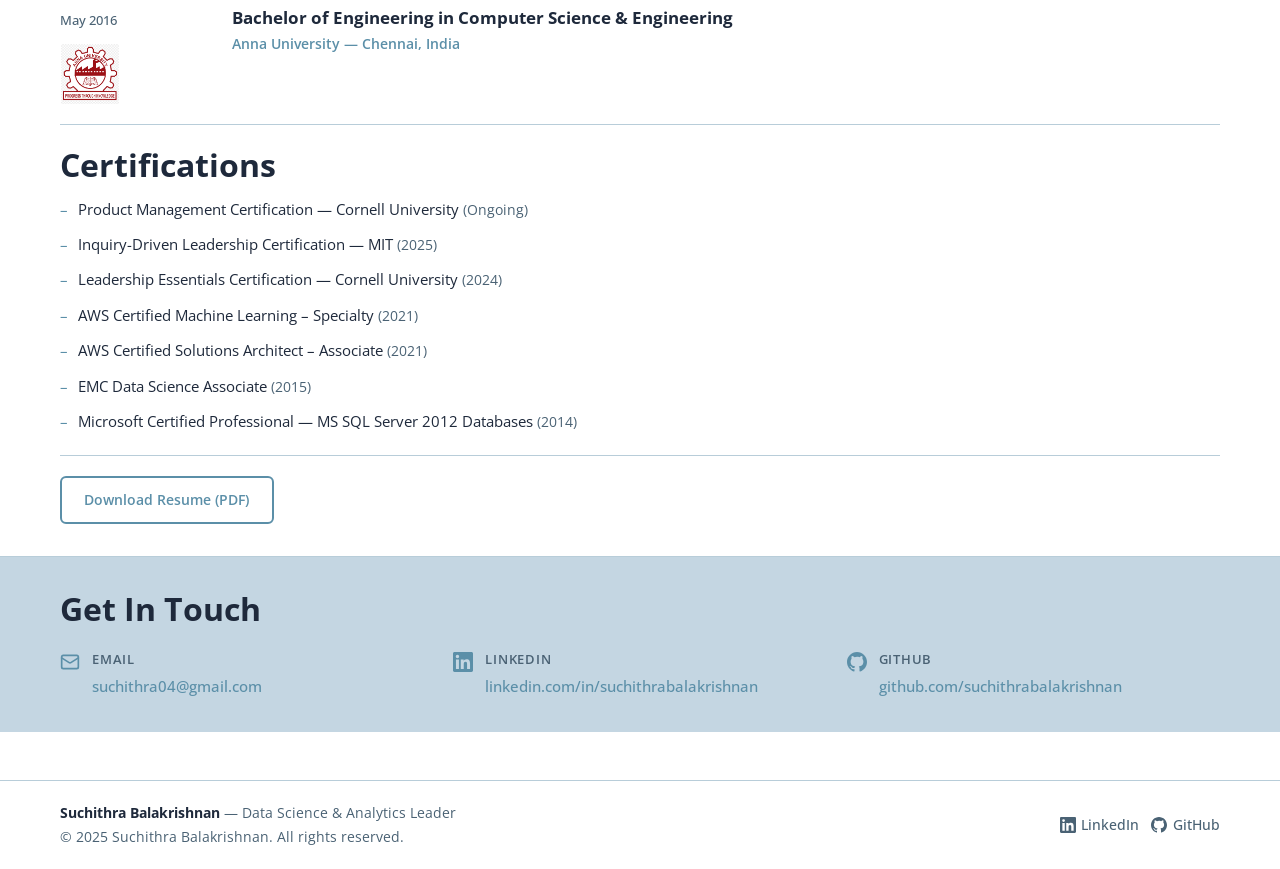
==== commit 1a3ddd78: "Link About nav to Experience section" ====
--- a/index.html
+++ b/index.html
@@ -21,7 +21,7 @@
       </button>
       <ul class="nav-links">
         <li><a href="#" class="active">Home</a></li>
-        <li><a href="#about">About</a></li>
+        <li><a href="#experience">About</a></li>
         <li><a href="#contact">Contact</a></li>
       </ul>
     </div>
--- a/css/style.css
+++ b/css/style.css
@@ -457,8 +457,8 @@
 }
 
 .company-logo.edu-logo {
-  width: 100px;
-  height: 100px;
+  width: 60px;
+  height: 60px;
 }
 
 .experience-dates {
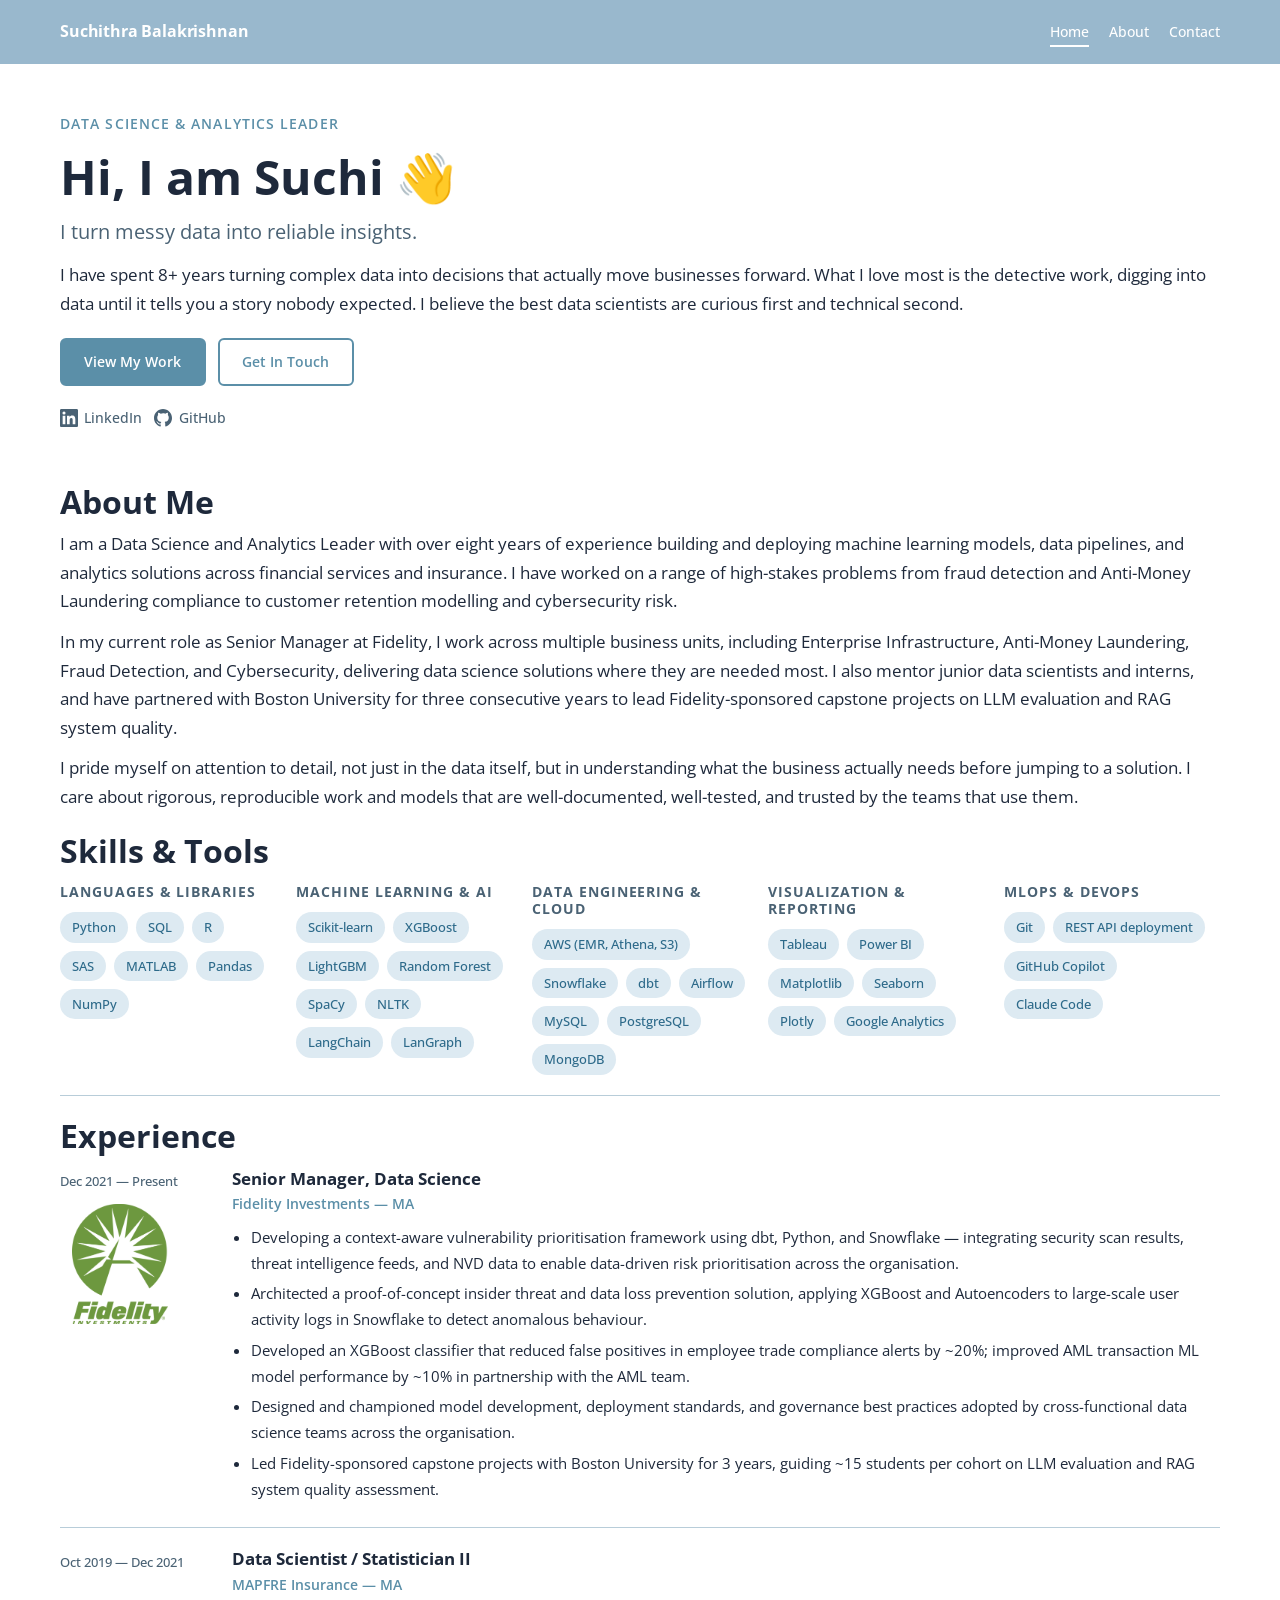
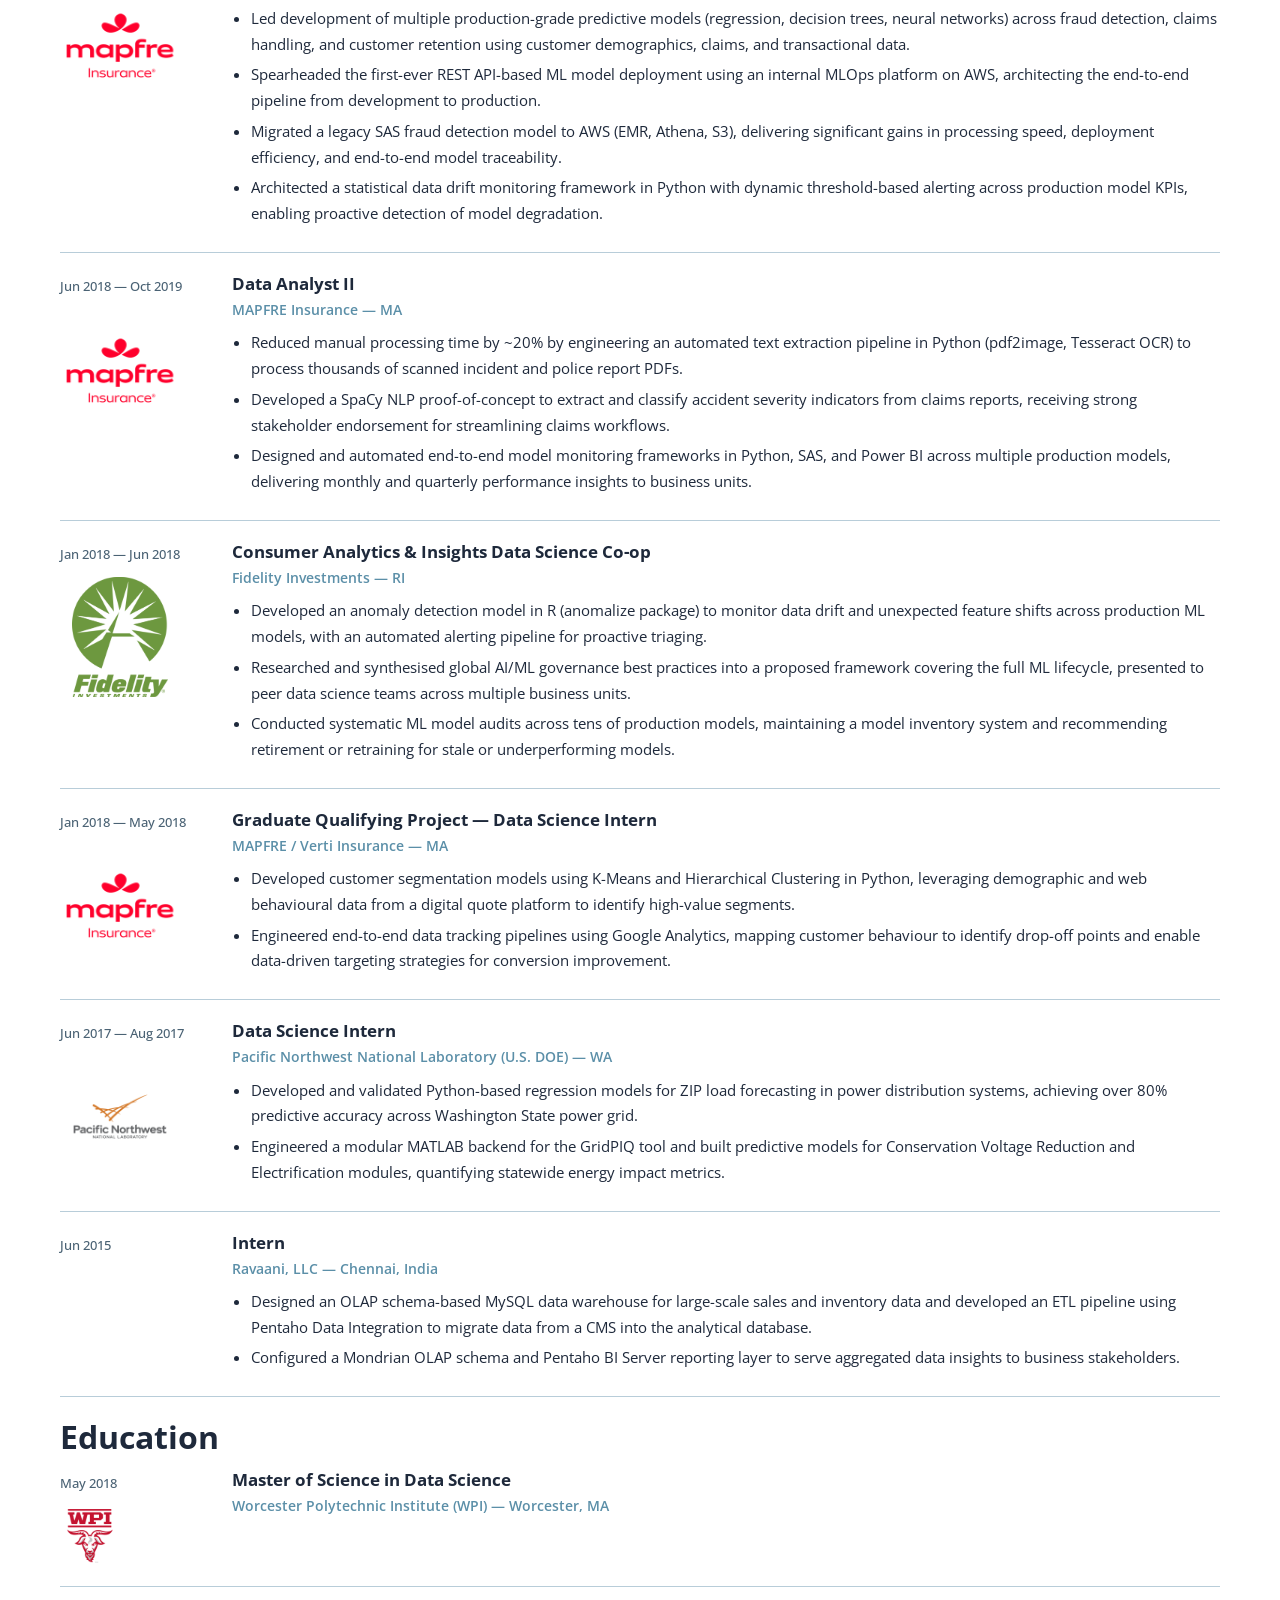
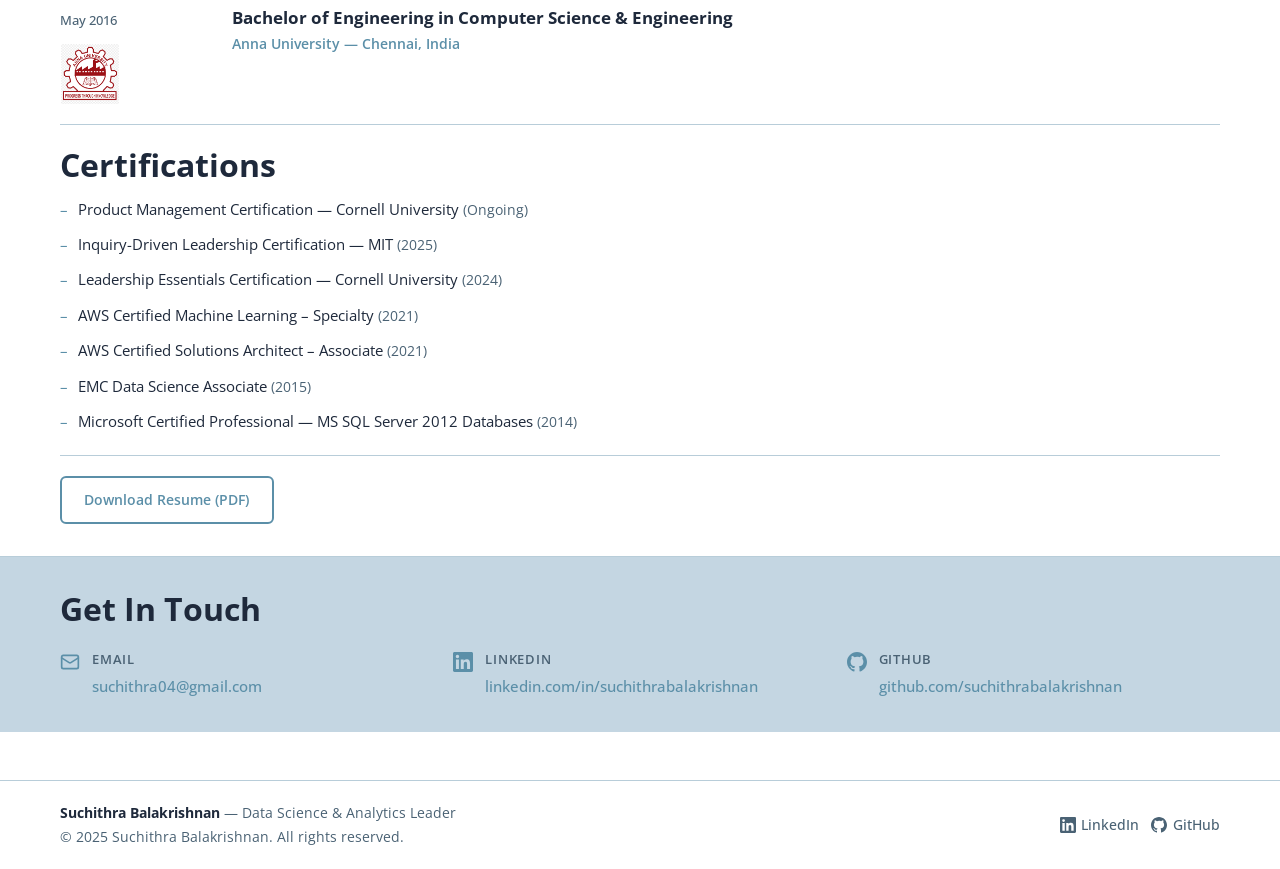
==== commit 374a2720: "Update hero intro: remove 'messy' from opening sentence" ====
--- a/index.html
+++ b/index.html
@@ -37,7 +37,7 @@
           <h1>Hi, I am Suchi <span class="wave">👋</span></h1>
           <p class="hero-tagline">I turn messy data into reliable insights.</p>
           <p class="hero-intro">
-            I have spent 8+ years turning messy, complex data into decisions that actually move businesses forward. What I love most is the detective work, digging into data until it tells you a story nobody expected. I believe the best data scientists are curious first and technical second.
+            I have spent 8+ years turning complex data into decisions that actually move businesses forward. What I love most is the detective work, digging into data until it tells you a story nobody expected. I believe the best data scientists are curious first and technical second.
           </p>
 
           <div class="hero-actions">
